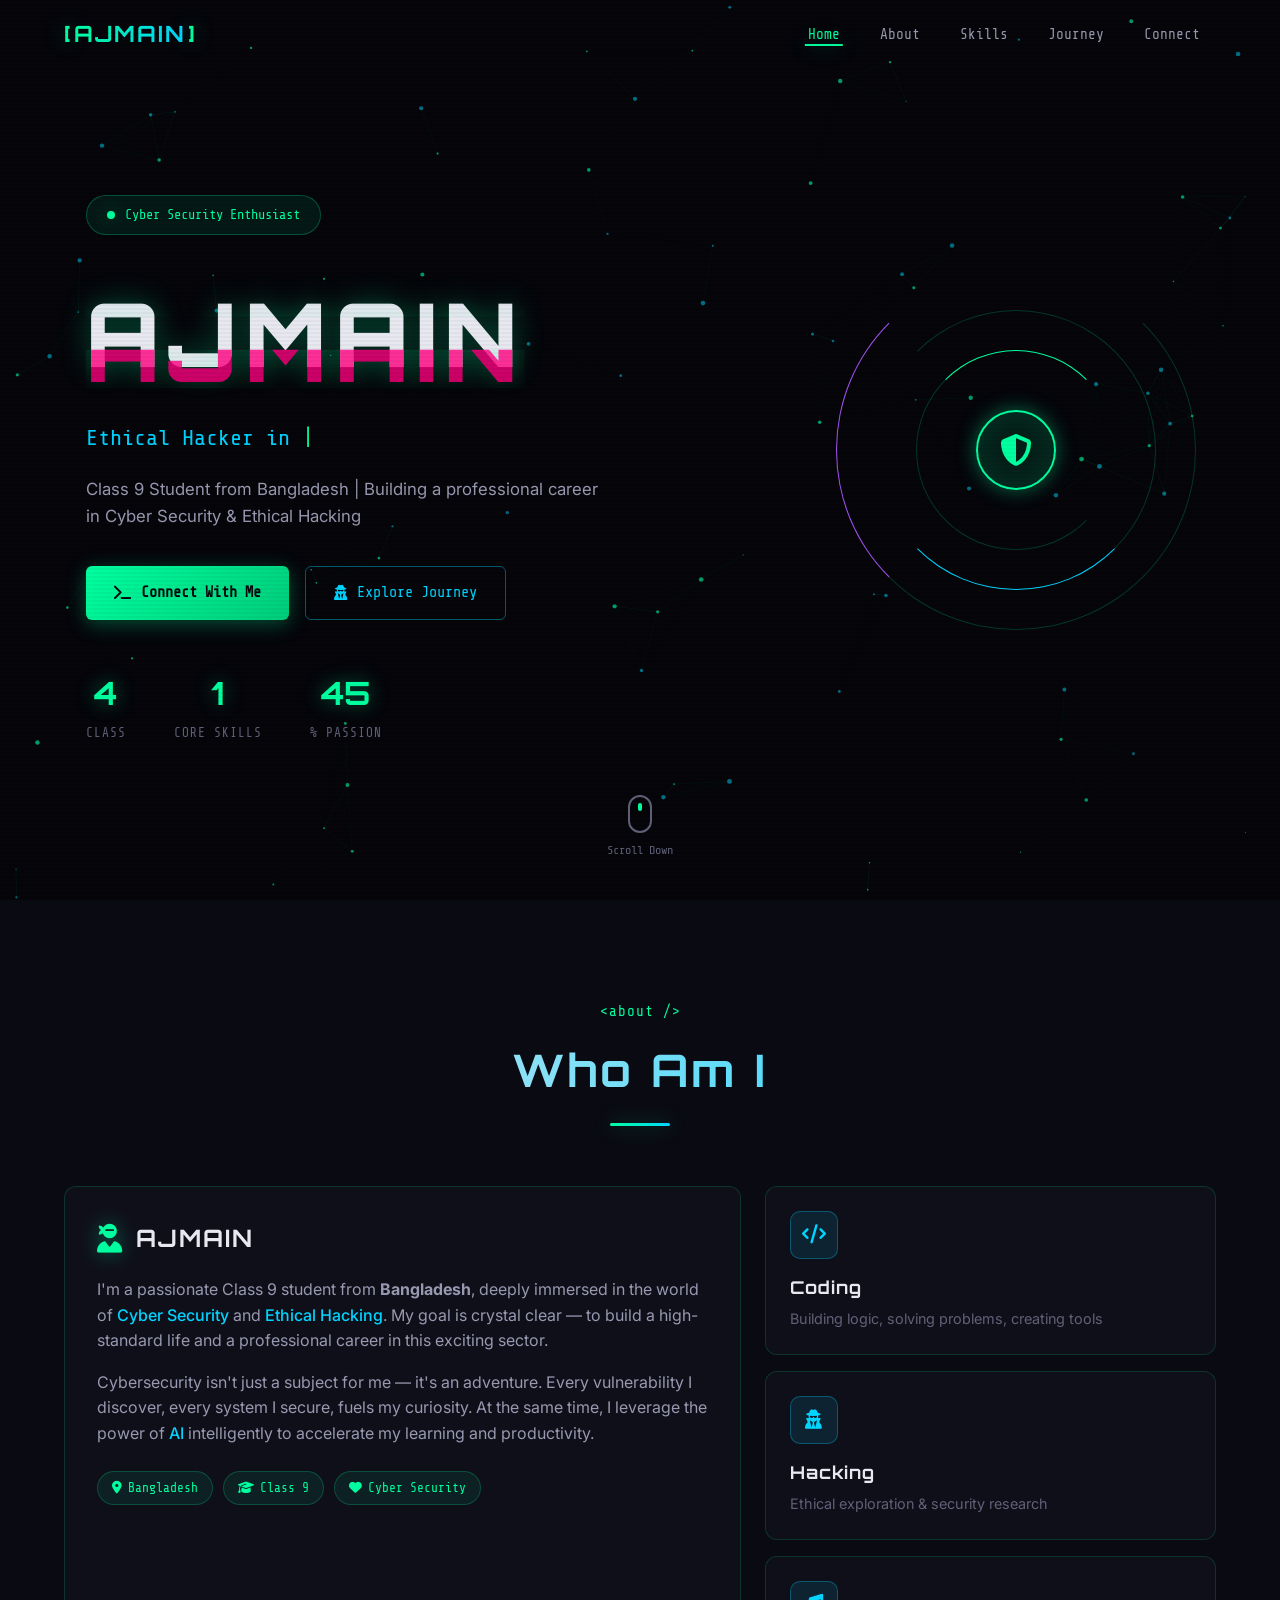
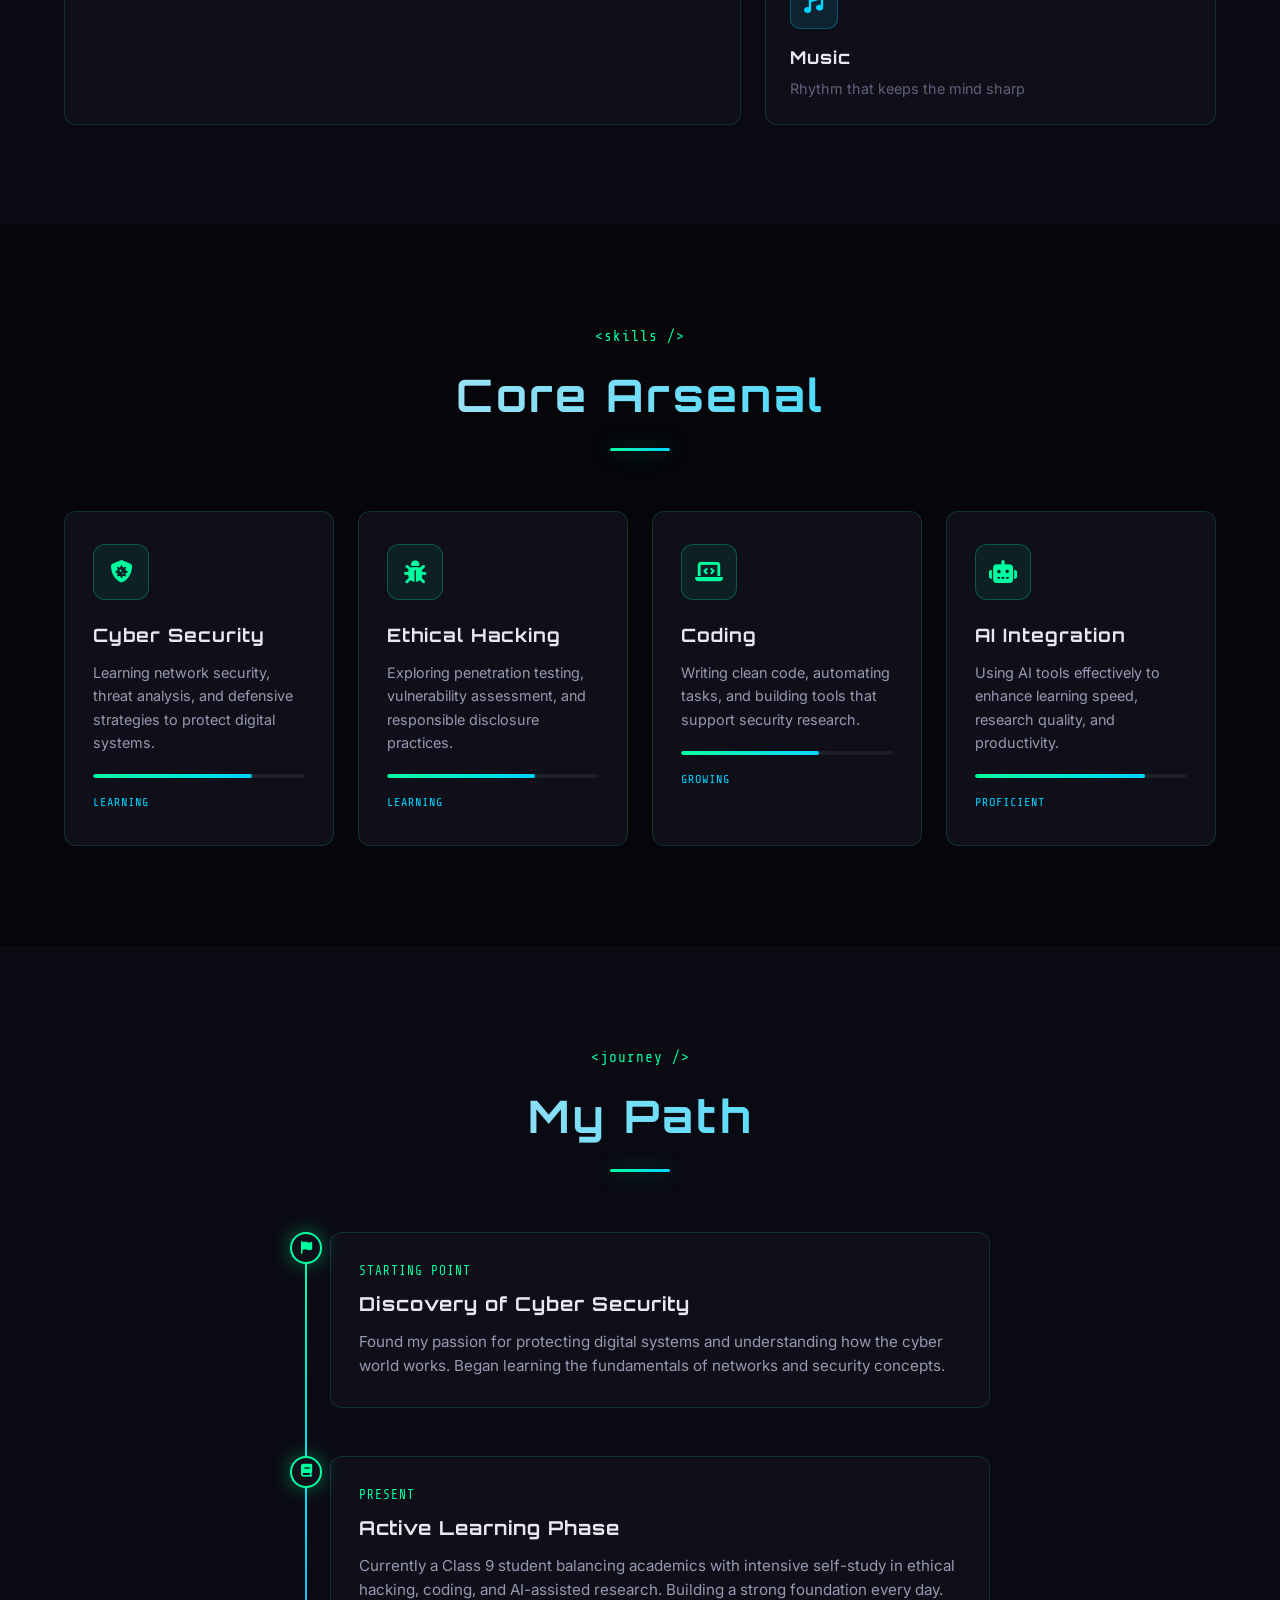
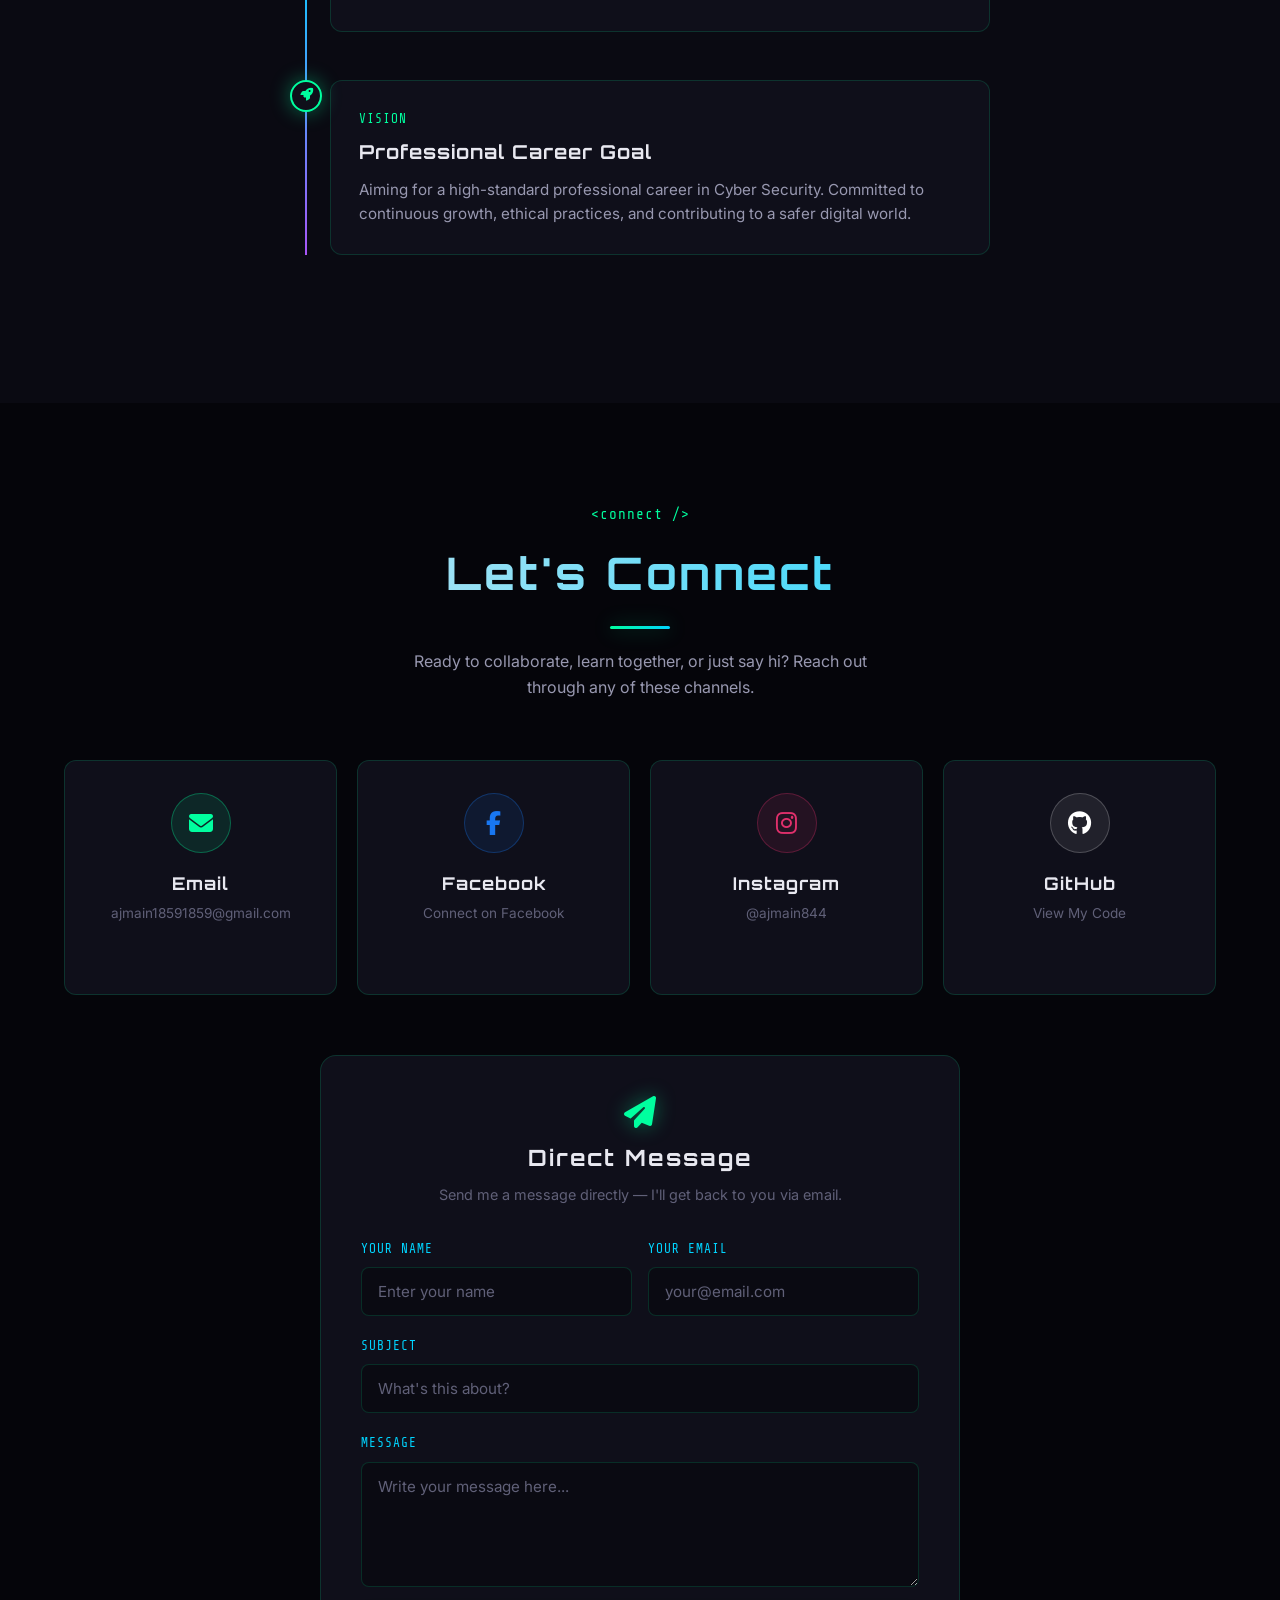
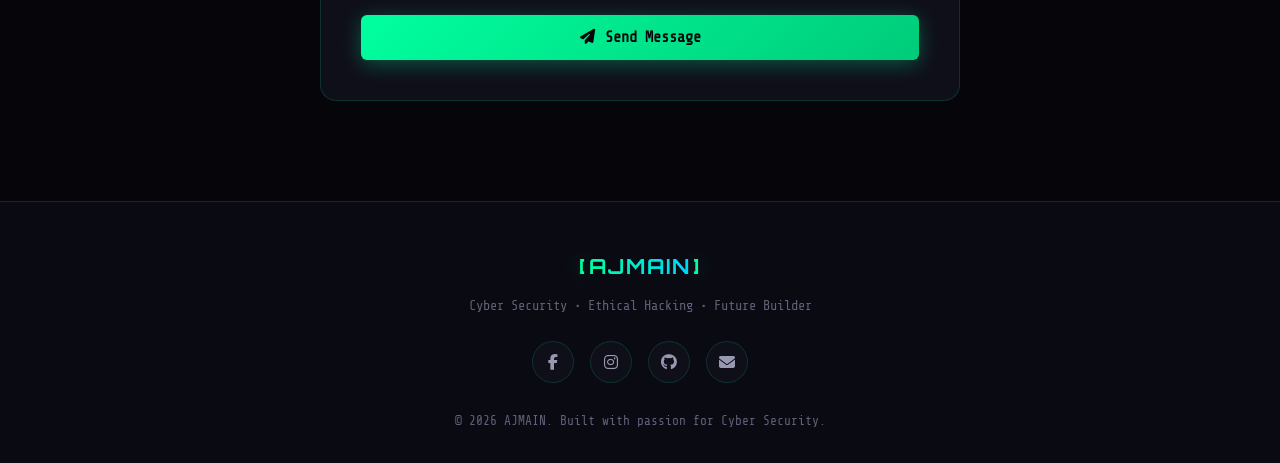
==== index.html @ a882cd0c "protfolio" ====
<!DOCTYPE html>
<html lang="en">
<head>
    <meta charset="UTF-8">
    <meta name="viewport" content="width=device-width, initial-scale=1.0">
    <title>AJMAIN | Cyber Security Portfolio</title>
    <meta name="description" content="AJMAIN - Aspiring Cyber Security Professional & Ethical Hacker from Bangladesh">
    <link rel="stylesheet" href="styles.css">
    <link rel="preconnect" href="https://fonts.googleapis.com">
    <link rel="preconnect" href="https://fonts.gstatic.com" crossorigin>
    <link href="https://fonts.googleapis.com/css2?family=Orbitron:wght@400;500;600;700;800;900&family=Share+Tech+Mono&family=Inter:wght@300;400;500;600&display=swap" rel="stylesheet">
    <link rel="stylesheet" href="https://cdnjs.cloudflare.com/ajax/libs/font-awesome/6.5.1/css/all.min.css">
</head>
<body>
    <!-- Particle Canvas Background -->
    <canvas id="particle-canvas"></canvas>

    <!-- Scanline Overlay -->
    <div class="scanlines"></div>

    <!-- Navigation -->
    <nav class="navbar" id="navbar">
        <div class="nav-container">
            <a href="#home" class="logo">
                <span class="logo-bracket">[</span>
                <span class="logo-text">AJMAIN</span>
                <span class="logo-bracket">]</span>
            </a>
            <ul class="nav-links" id="nav-links">
                <li><a href="#home" class="nav-link active">Home</a></li>
                <li><a href="#about" class="nav-link">About</a></li>
                <li><a href="#skills" class="nav-link">Skills</a></li>
                <li><a href="#journey" class="nav-link">Journey</a></li>
                <li><a href="#connect" class="nav-link">Connect</a></li>
            </ul>
            <div class="hamburger" id="hamburger">
                <span></span>
                <span></span>
                <span></span>
            </div>
        </div>
    </nav>

    <!-- Hero Section -->
    <section id="home" class="hero">
        <div class="hero-content">
            <div class="hero-badge">
                <span class="pulse-dot"></span>
                <span>Cyber Security Enthusiast</span>
            </div>
            <h1 class="hero-title">
                <span class="glitch" data-text="AJMAIN">AJMAIN</span>
            </h1>
            <div class="hero-subtitle">
                <span class="typed-text" id="typed-text"></span>
                <span class="cursor">|</span>
            </div>
            <p class="hero-description">
                Class 9 Student from Bangladesh | Building a professional career in Cyber Security & Ethical Hacking
            </p>
            <div class="hero-buttons">
                <a href="#connect" class="btn btn-primary">
                    <i class="fas fa-terminal"></i> Connect With Me
                </a>
                <a href="#about" class="btn btn-secondary">
                    <i class="fas fa-user-secret"></i> Explore Journey
                </a>
            </div>
            <div class="hero-stats">
                <div class="stat-item">
                    <span class="stat-number" data-target="9">0</span>
                    <span class="stat-label">Class</span>
                </div>
                <div class="stat-item">
                    <span class="stat-number" data-target="3">0</span>
                    <span class="stat-label">Core Skills</span>
                </div>
                <div class="stat-item">
                    <span class="stat-number" data-target="100">0</span>
                    <span class="stat-label">% Passion</span>
                </div>
            </div>
        </div>
        <div class="hero-visual">
            <div class="cyber-ring ring-1"></div>
            <div class="cyber-ring ring-2"></div>
            <div class="cyber-ring ring-3"></div>
            <div class="central-icon">
                <i class="fas fa-shield-alt"></i>
            </div>
        </div>
        <div class="scroll-indicator">
            <div class="mouse">
                <div class="wheel"></div>
            </div>
            <span>Scroll Down</span>
        </div>
    </section>

    <!-- About Section -->
    <section id="about" class="about">
        <div class="container">
            <div class="section-header">
                <span class="section-tag">&lt;about /&gt;</span>
                <h2 class="section-title">Who Am I</h2>
                <div class="title-line"></div>
            </div>
            <div class="about-grid">
                <div class="about-card main-card">
                    <div class="card-header">
                        <i class="fas fa-user-ninja"></i>
                        <h3>AJMAIN</h3>
                    </div>
                    <p>
                        I'm a passionate Class 9 student from <strong>Bangladesh</strong>, deeply immersed in the world of 
                        <span class="highlight">Cyber Security</span> and <span class="highlight">Ethical Hacking</span>. 
                        My goal is crystal clear — to build a high-standard life and a professional career in this exciting sector.
                    </p>
                    <p>
                        Cybersecurity isn't just a subject for me — it's an adventure. Every vulnerability I discover, 
                        every system I secure, fuels my curiosity. At the same time, I leverage the power of 
                        <span class="highlight">AI</span> intelligently to accelerate my learning and productivity.
                    </p>
                    <div class="about-tags">
                        <span class="tag"><i class="fas fa-map-marker-alt"></i> Bangladesh</span>
                        <span class="tag"><i class="fas fa-graduation-cap"></i> Class 9</span>
                        <span class="tag"><i class="fas fa-heart"></i> Cyber Security</span>
                    </div>
                </div>
                <div class="about-side">
                    <div class="about-card hobby-card">
                        <div class="card-icon"><i class="fas fa-code"></i></div>
                        <h4>Coding</h4>
                        <p>Building logic, solving problems, creating tools</p>
                    </div>
                    <div class="about-card hobby-card">
                        <div class="card-icon"><i class="fas fa-user-secret"></i></div>
                        <h4>Hacking</h4>
                        <p>Ethical exploration & security research</p>
                    </div>
                    <div class="about-card hobby-card">
                        <div class="card-icon"><i class="fas fa-music"></i></div>
                        <h4>Music</h4>
                        <p>Rhythm that keeps the mind sharp</p>
                    </div>
                </div>
            </div>
        </div>
    </section>

    <!-- Skills Section -->
    <section id="skills" class="skills">
        <div class="container">
            <div class="section-header">
                <span class="section-tag">&lt;skills /&gt;</span>
                <h2 class="section-title">Core Arsenal</h2>
                <div class="title-line"></div>
            </div>
            <div class="skills-grid">
                <div class="skill-card" data-skill="cyber">
                    <div class="skill-icon">
                        <i class="fas fa-shield-virus"></i>
                    </div>
                    <h3>Cyber Security</h3>
                    <p>Learning network security, threat analysis, and defensive strategies to protect digital systems.</p>
                    <div class="skill-bar">
                        <div class="skill-progress" data-width="75"></div>
                    </div>
                    <span class="skill-level">Learning</span>
                </div>
                <div class="skill-card" data-skill="hacking">
                    <div class="skill-icon">
                        <i class="fas fa-bug"></i>
                    </div>
                    <h3>Ethical Hacking</h3>
                    <p>Exploring penetration testing, vulnerability assessment, and responsible disclosure practices.</p>
                    <div class="skill-bar">
                        <div class="skill-progress" data-width="70"></div>
                    </div>
                    <span class="skill-level">Learning</span>
                </div>
                <div class="skill-card" data-skill="coding">
                    <div class="skill-icon">
                        <i class="fas fa-laptop-code"></i>
                    </div>
                    <h3>Coding</h3>
                    <p>Writing clean code, automating tasks, and building tools that support security research.</p>
                    <div class="skill-bar">
                        <div class="skill-progress" data-width="65"></div>
                    </div>
                    <span class="skill-level">Growing</span>
                </div>
                <div class="skill-card" data-skill="ai">
                    <div class="skill-icon">
                        <i class="fas fa-robot"></i>
                    </div>
                    <h3>AI Integration</h3>
                    <p>Using AI tools effectively to enhance learning speed, research quality, and productivity.</p>
                    <div class="skill-bar">
                        <div class="skill-progress" data-width="80"></div>
                    </div>
                    <span class="skill-level">Proficient</span>
                </div>
            </div>
        </div>
    </section>

    <!-- Journey Section -->
    <section id="journey" class="journey">
        <div class="container">
            <div class="section-header">
                <span class="section-tag">&lt;journey /&gt;</span>
                <h2 class="section-title">My Path</h2>
                <div class="title-line"></div>
            </div>
            <div class="timeline">
                <div class="timeline-item">
                    <div class="timeline-marker">
                        <i class="fas fa-flag"></i>
                    </div>
                    <div class="timeline-content">
                        <span class="timeline-year">Starting Point</span>
                        <h3>Discovery of Cyber Security</h3>
                        <p>Found my passion for protecting digital systems and understanding how the cyber world works. Began learning the fundamentals of networks and security concepts.</p>
                    </div>
                </div>
                <div class="timeline-item">
                    <div class="timeline-marker">
                        <i class="fas fa-book"></i>
                    </div>
                    <div class="timeline-content">
                        <span class="timeline-year">Present</span>
                        <h3>Active Learning Phase</h3>
                        <p>Currently a Class 9 student balancing academics with intensive self-study in ethical hacking, coding, and AI-assisted research. Building a strong foundation every day.</p>
                    </div>
                </div>
                <div class="timeline-item">
                    <div class="timeline-marker">
                        <i class="fas fa-rocket"></i>
                    </div>
                    <div class="timeline-content">
                        <span class="timeline-year">Vision</span>
                        <h3>Professional Career Goal</h3>
                        <p>Aiming for a high-standard professional career in Cyber Security. Committed to continuous growth, ethical practices, and contributing to a safer digital world.</p>
                    </div>
                </div>
            </div>
        </div>
    </section>

    <!-- Connect Section -->
    <section id="connect" class="connect">
        <div class="container">
            <div class="section-header">
                <span class="section-tag">&lt;connect /&gt;</span>
                <h2 class="section-title">Let's Connect</h2>
                <div class="title-line"></div>
                <p class="section-desc">Ready to collaborate, learn together, or just say hi? Reach out through any of these channels.</p>
            </div>
            <div class="connect-grid">
                <a href="mailto:ajmain18591859@gmail.com" class="connect-card email-card" target="_blank">
                    <div class="connect-icon">
                        <i class="fas fa-envelope"></i>
                    </div>
                    <h3>Email</h3>
                    <p>ajmain18591859@gmail.com</p>
                    <span class="connect-action">Send Message <i class="fas fa-arrow-right"></i></span>
                </a>
                <a href="https://www.facebook.com/profile.php?id=61585230707495" class="connect-card facebook-card" target="_blank" rel="noopener">
                    <div class="connect-icon">
                        <i class="fab fa-facebook-f"></i>
                    </div>
                    <h3>Facebook</h3>
                    <p>Connect on Facebook</p>
                    <span class="connect-action">Visit Profile <i class="fas fa-arrow-right"></i></span>
                </a>
                <a href="https://www.instagram.com/ajmain844/" class="connect-card instagram-card" target="_blank" rel="noopener">
                    <div class="connect-icon">
                        <i class="fab fa-instagram"></i>
                    </div>
                    <h3>Instagram</h3>
                    <p>@ajmain844</p>
                    <span class="connect-action">Follow Me <i class="fas fa-arrow-right"></i></span>
                </a>
                <a href="https://github.com/settings/profile" class="connect-card github-card" target="_blank" rel="noopener">
                    <div class="connect-icon">
                        <i class="fab fa-github"></i>
                    </div>
                    <h3>GitHub</h3>
                    <p>View My Code</p>
                    <span class="connect-action">Open GitHub <i class="fas fa-arrow-right"></i></span>
                </a>
            </div>

            <!-- Direct Contact Form -->
            <div class="contact-form-wrapper">
                <div class="form-header">
                    <i class="fas fa-paper-plane"></i>
                    <h3>Direct Message</h3>
                    <p>Send me a message directly — I'll get back to you via email.</p>
                </div>
                <form class="contact-form" id="contact-form" action="mailto:ajmain18591859@gmail.com" method="POST" enctype="text/plain">
                    <div class="form-row">
                        <div class="form-group">
                            <label for="name">Your Name</label>
                            <input type="text" id="name" name="name" placeholder="Enter your name" required>
                        </div>
                        <div class="form-group">
                            <label for="email">Your Email</label>
                            <input type="email" id="email" name="email" placeholder="your@email.com" required>
                        </div>
                    </div>
                    <div class="form-group">
                        <label for="subject">Subject</label>
                        <input type="text" id="subject" name="subject" placeholder="What's this about?" required>
                    </div>
                    <div class="form-group">
                        <label for="message">Message</label>
                        <textarea id="message" name="message" rows="5" placeholder="Write your message here..." required></textarea>
                    </div>
                    <button type="submit" class="btn btn-primary btn-full">
                        <i class="fas fa-paper-plane"></i> Send Message
                    </button>
                </form>
            </div>
        </div>
    </section>

    <!-- Footer -->
    <footer class="footer">
        <div class="container">
            <div class="footer-content">
                <div class="footer-logo">
                    <span class="logo-bracket">[</span>
                    <span class="logo-text">AJMAIN</span>
                    <span class="logo-bracket">]</span>
                </div>
                <p class="footer-tagline">Cyber Security • Ethical Hacking • Future Builder</p>
                <div class="footer-socials">
                    <a href="https://www.facebook.com/profile.php?id=61585230707495" target="_blank" rel="noopener" aria-label="Facebook"><i class="fab fa-facebook-f"></i></a>
                    <a href="https://www.instagram.com/ajmain844/" target="_blank" rel="noopener" aria-label="Instagram"><i class="fab fa-instagram"></i></a>
                    <a href="https://github.com/settings/profile" target="_blank" rel="noopener" aria-label="GitHub"><i class="fab fa-github"></i></a>
                    <a href="mailto:ajmain18591859@gmail.com" aria-label="Email"><i class="fas fa-envelope"></i></a>
                </div>
                <p class="footer-copy">&copy; 2026 AJMAIN. Built with passion for Cyber Security.</p>
            </div>
        </div>
    </footer>

    <!-- Back to Top -->
    <button class="back-to-top" id="back-to-top" aria-label="Back to top">
        <i class="fas fa-chevron-up"></i>
    </button>

    <script src="script.js"></script>
</body>
</html>
---- styles.css ----
/* ============================================
   AJMAIN - Cyber Security Portfolio
   High-Tech Animated Dark Theme
   ============================================ */

:root {
    --bg-primary: #05050a;
    --bg-secondary: #0a0a12;
    --bg-card: #0f0f1a;
    --bg-card-hover: #14142a;
    --accent-green: #00ff9f;
    --accent-cyan: #00d4ff;
    --accent-purple: #a855f7;
    --accent-pink: #ff0080;
    --text-primary: #e8e8f0;
    --text-secondary: #9898b0;
    --text-muted: #606078;
    --border-color: rgba(0, 255, 159, 0.15);
    --glow-green: 0 0 20px rgba(0, 255, 159, 0.4);
    --glow-cyan: 0 0 20px rgba(0, 212, 255, 0.4);
    --font-display: 'Orbitron', sans-serif;
    --font-mono: 'Share Tech Mono', monospace;
    --font-body: 'Inter', sans-serif;
    --transition: all 0.3s cubic-bezier(0.4, 0, 0.2, 1);
}

* {
    margin: 0;
    padding: 0;
    box-sizing: border-box;
}

html {
    scroll-behavior: smooth;
    font-size: 16px;
}

body {
    font-family: var(--font-body);
    background: var(--bg-primary);
    color: var(--text-primary);
    line-height: 1.6;
    overflow-x: hidden;
    position: relative;
}

/* Particle Canvas */
#particle-canvas {
    position: fixed;
    top: 0;
    left: 0;
    width: 100%;
    height: 100%;
    z-index: 0;
    pointer-events: none;
}

/* Scanlines Overlay */
.scanlines {
    position: fixed;
    top: 0;
    left: 0;
    width: 100%;
    height: 100%;
    background: repeating-linear-gradient(
        0deg,
        transparent,
        transparent 2px,
        rgba(0, 0, 0, 0.03) 2px,
        rgba(0, 0, 0, 0.03) 4px
    );
    pointer-events: none;
    z-index: 9998;
}

/* Container */
.container {
    max-width: 1200px;
    margin: 0 auto;
    padding: 0 24px;
    position: relative;
    z-index: 1;
}

/* ========== NAVIGATION ========== */
.navbar {
    position: fixed;
    top: 0;
    left: 0;
    width: 100%;
    z-index: 1000;
    padding: 16px 0;
    transition: var(--transition);
    background: transparent;
}

.navbar.scrolled {
    background: rgba(5, 5, 10, 0.92);
    backdrop-filter: blur(20px);
    border-bottom: 1px solid var(--border-color);
    padding: 12px 0;
}

.nav-container {
    max-width: 1200px;
    margin: 0 auto;
    padding: 0 24px;
    display: flex;
    align-items: center;
    justify-content: space-between;
}

.logo {
    font-family: var(--font-display);
    font-size: 1.4rem;
    font-weight: 700;
    text-decoration: none;
    color: var(--text-primary);
    letter-spacing: 2px;
    display: flex;
    align-items: center;
    gap: 2px;
}

.logo-bracket {
    color: var(--accent-green);
    text-shadow: var(--glow-green);
}

.logo-text {
    background: linear-gradient(90deg, var(--accent-green), var(--accent-cyan));
    -webkit-background-clip: text;
    -webkit-text-fill-color: transparent;
    background-clip: text;
}

.nav-links {
    display: flex;
    list-style: none;
    gap: 8px;
}

.nav-link {
    font-family: var(--font-mono);
    font-size: 0.9rem;
    color: var(--text-secondary);
    text-decoration: none;
    padding: 8px 16px;
    border-radius: 4px;
    transition: var(--transition);
    position: relative;
}

.nav-link:hover,
.nav-link.active {
    color: var(--accent-green);
}

.nav-link::after {
    content: '';
    position: absolute;
    bottom: 4px;
    left: 50%;
    transform: translateX(-50%) scaleX(0);
    width: 60%;
    height: 2px;
    background: var(--accent-green);
    transition: transform 0.3s ease;
    box-shadow: var(--glow-green);
}

.nav-link:hover::after,
.nav-link.active::after {
    transform: translateX(-50%) scaleX(1);
}

.hamburger {
    display: none;
    flex-direction: column;
    gap: 5px;
    cursor: pointer;
    padding: 8px;
}

.hamburger span {
    width: 24px;
    height: 2px;
    background: var(--accent-green);
    transition: var(--transition);
    box-shadow: var(--glow-green);
}

/* ========== HERO SECTION ========== */
.hero {
    min-height: 100vh;
    display: flex;
    align-items: center;
    justify-content: center;
    position: relative;
    padding: 120px 24px 80px;
    overflow: hidden;
}

.hero-content {
    max-width: 700px;
    z-index: 2;
    text-align: center;
}

.hero-badge {
    display: inline-flex;
    align-items: center;
    gap: 10px;
    background: rgba(0, 255, 159, 0.08);
    border: 1px solid rgba(0, 255, 159, 0.25);
    padding: 8px 20px;
    border-radius: 50px;
    font-family: var(--font-mono);
    font-size: 0.85rem;
    color: var(--accent-green);
    margin-bottom: 28px;
    animation: fadeInUp 0.8s ease forwards;
}

.pulse-dot {
    width: 8px;
    height: 8px;
    background: var(--accent-green);
    border-radius: 50%;
    animation: pulse 2s infinite;
    box-shadow: var(--glow-green);
}

@keyframes pulse {
    0%, 100% { opacity: 1; transform: scale(1); }
    50% { opacity: 0.5; transform: scale(1.3); }
}

.hero-title {
    font-family: var(--font-display);
    font-size: clamp(3rem, 10vw, 5.5rem);
    font-weight: 900;
    letter-spacing: 8px;
    margin-bottom: 16px;
    animation: fadeInUp 0.8s ease 0.2s forwards;
    opacity: 0;
}

/* Glitch Effect */
.glitch {
    position: relative;
    color: var(--text-primary);
    text-shadow: 0 0 30px rgba(0, 255, 159, 0.3);
}

.glitch::before,
.glitch::after {
    content: attr(data-text);
    position: absolute;
    top: 0;
    left: 0;
    width: 100%;
    height: 100%;
    opacity: 0.8;
}

.glitch::before {
    color: var(--accent-cyan);
    animation: glitch-1 3s infinite linear alternate-reverse;
    clip-path: polygon(0 0, 100% 0, 100% 35%, 0 35%);
}

.glitch::after {
    color: var(--accent-pink);
    animation: glitch-2 2.5s infinite linear alternate-reverse;
    clip-path: polygon(0 65%, 100% 65%, 100% 100%, 0 100%);
}

@keyframes glitch-1 {
    0% { transform: translate(0); }
    20% { transform: translate(-3px, 2px); }
    40% { transform: translate(3px, -2px); }
    60% { transform: translate(-2px, 1px); }
    80% { transform: translate(2px, -1px); }
    100% { transform: translate(0); }
}

@keyframes glitch-2 {
    0% { transform: translate(0); }
    20% { transform: translate(3px, -1px); }
    40% { transform: translate(-3px, 2px); }
    60% { transform: translate(2px, -2px); }
    80% { transform: translate(-2px, 1px); }
    100% { transform: translate(0); }
}

.hero-subtitle {
    font-family: var(--font-mono);
    font-size: clamp(1rem, 3vw, 1.4rem);
    color: var(--accent-cyan);
    margin-bottom: 20px;
    min-height: 1.6em;
    animation: fadeInUp 0.8s ease 0.4s forwards;
    opacity: 0;
}

.cursor {
    animation: blink 1s infinite;
    color: var(--accent-green);
}

@keyframes blink {
    0%, 50% { opacity: 1; }
    51%, 100% { opacity: 0; }
}

.hero-description {
    font-size: 1.05rem;
    color: var(--text-secondary);
    max-width: 520px;
    margin: 0 auto 36px;
    animation: fadeInUp 0.8s ease 0.6s forwards;
    opacity: 0;
}

.hero-buttons {
    display: flex;
    gap: 16px;
    justify-content: center;
    flex-wrap: wrap;
    margin-bottom: 48px;
    animation: fadeInUp 0.8s ease 0.8s forwards;
    opacity: 0;
}

.btn {
    display: inline-flex;
    align-items: center;
    gap: 10px;
    padding: 14px 28px;
    font-family: var(--font-mono);
    font-size: 0.95rem;
    text-decoration: none;
    border-radius: 6px;
    transition: var(--transition);
    cursor: pointer;
    border: none;
    position: relative;
    overflow: hidden;
}

.btn-primary {
    background: linear-gradient(135deg, var(--accent-green), #00cc7a);
    color: #05050a;
    font-weight: 600;
    box-shadow: 0 4px 20px rgba(0, 255, 159, 0.3);
}

.btn-primary:hover {
    transform: translateY(-3px);
    box-shadow: 0 8px 30px rgba(0, 255, 159, 0.5);
}

.btn-secondary {
    background: transparent;
    color: var(--accent-cyan);
    border: 1px solid rgba(0, 212, 255, 0.4);
}

.btn-secondary:hover {
    background: rgba(0, 212, 255, 0.1);
    border-color: var(--accent-cyan);
    transform: translateY(-3px);
    box-shadow: var(--glow-cyan);
}

.btn-full {
    width: 100%;
    justify-content: center;
}

.hero-stats {
    display: flex;
    justify-content: center;
    gap: 48px;
    animation: fadeInUp 0.8s ease 1s forwards;
    opacity: 0;
}

.stat-item {
    text-align: center;
}

.stat-number {
    display: block;
    font-family: var(--font-display);
    font-size: 2rem;
    font-weight: 700;
    color: var(--accent-green);
    text-shadow: var(--glow-green);
}

.stat-label {
    font-family: var(--font-mono);
    font-size: 0.8rem;
    color: var(--text-muted);
    text-transform: uppercase;
    letter-spacing: 1px;
}

/* Hero Visual - Cyber Rings */
.hero-visual {
    position: absolute;
    right: 5%;
    top: 50%;
    transform: translateY(-50%);
    width: 400px;
    height: 400px;
    display: none;
    align-items: center;
    justify-content: center;
    z-index: 1;
}

@media (min-width: 1100px) {
    .hero-visual {
        display: flex;
    }
    .hero-content {
        text-align: left;
        margin-right: auto;
        margin-left: 5%;
    }
    .hero-description {
        margin-left: 0;
    }
    .hero-buttons {
        justify-content: flex-start;
    }
    .hero-stats {
        justify-content: flex-start;
    }
}

.cyber-ring {
    position: absolute;
    border-radius: 50%;
    border: 1px solid rgba(0, 255, 159, 0.2);
}

.ring-1 {
    width: 200px;
    height: 200px;
    animation: rotate 20s linear infinite;
    border-top-color: var(--accent-green);
    border-right-color: transparent;
}

.ring-2 {
    width: 280px;
    height: 280px;
    animation: rotate 30s linear infinite reverse;
    border-bottom-color: var(--accent-cyan);
    border-left-color: transparent;
}

.ring-3 {
    width: 360px;
    height: 360px;
    animation: rotate 40s linear infinite;
    border-left-color: var(--accent-purple);
    border-top-color: transparent;
}

@keyframes rotate {
    from { transform: rotate(0deg); }
    to { transform: rotate(360deg); }
}

.central-icon {
    width: 80px;
    height: 80px;
    background: rgba(0, 255, 159, 0.1);
    border: 2px solid var(--accent-green);
    border-radius: 50%;
    display: flex;
    align-items: center;
    justify-content: center;
    font-size: 2rem;
    color: var(--accent-green);
    box-shadow: var(--glow-green), inset 0 0 30px rgba(0, 255, 159, 0.1);
    animation: pulse-glow 3s ease-in-out infinite;
}

@keyframes pulse-glow {
    0%, 100% { box-shadow: var(--glow-green), inset 0 0 30px rgba(0, 255, 159, 0.1); }
    50% { box-shadow: 0 0 40px rgba(0, 255, 159, 0.6), inset 0 0 40px rgba(0, 255, 159, 0.2); }
}

.scroll-indicator {
    position: absolute;
    bottom: 40px;
    left: 50%;
    transform: translateX(-50%);
    display: flex;
    flex-direction: column;
    align-items: center;
    gap: 8px;
    color: var(--text-muted);
    font-family: var(--font-mono);
    font-size: 0.75rem;
    animation: bounce 2s infinite;
}

.mouse {
    width: 24px;
    height: 38px;
    border: 2px solid var(--text-muted);
    border-radius: 12px;
    position: relative;
}

.wheel {
    width: 4px;
    height: 8px;
    background: var(--accent-green);
    border-radius: 2px;
    position: absolute;
    top: 6px;
    left: 50%;
    transform: translateX(-50%);
    animation: scroll-wheel 1.5s infinite;
}

@keyframes scroll-wheel {
    0% { opacity: 1; transform: translateX(-50%) translateY(0); }
    100% { opacity: 0; transform: translateX(-50%) translateY(12px); }
}

@keyframes bounce {
    0%, 100% { transform: translateX(-50%) translateY(0); }
    50% { transform: translateX(-50%) translateY(8px); }
}

@keyframes fadeInUp {
    from {
        opacity: 0;
        transform: translateY(30px);
    }
    to {
        opacity: 1;
        transform: translateY(0);
    }
}

/* ========== SECTION COMMON ========== */
section {
    padding: 100px 0;
    position: relative;
    z-index: 1;
}

.section-header {
    text-align: center;
    margin-bottom: 60px;
}

.section-tag {
    font-family: var(--font-mono);
    font-size: 0.9rem;
    color: var(--accent-green);
    display: block;
    margin-bottom: 12px;
    letter-spacing: 1px;
}

.section-title {
    font-family: var(--font-display);
    font-size: clamp(2rem, 5vw, 2.8rem);
    font-weight: 700;
    letter-spacing: 3px;
    margin-bottom: 16px;
    background: linear-gradient(90deg, var(--text-primary), var(--accent-cyan));
    -webkit-background-clip: text;
    -webkit-text-fill-color: transparent;
    background-clip: text;
}

.title-line {
    width: 60px;
    height: 3px;
    background: linear-gradient(90deg, var(--accent-green), var(--accent-cyan));
    margin: 0 auto;
    border-radius: 2px;
    box-shadow: var(--glow-green);
}

.section-desc {
    margin-top: 20px;
    color: var(--text-secondary);
    max-width: 500px;
    margin-left: auto;
    margin-right: auto;
}

/* ========== ABOUT SECTION ========== */
.about {
    background: var(--bg-secondary);
}

.about-grid {
    display: grid;
    grid-template-columns: 1.5fr 1fr;
    gap: 24px;
}

@media (max-width: 900px) {
    .about-grid {
        grid-template-columns: 1fr;
    }
}

.about-card {
    background: var(--bg-card);
    border: 1px solid var(--border-color);
    border-radius: 12px;
    padding: 32px;
    transition: var(--transition);
}

.about-card:hover {
    border-color: rgba(0, 255, 159, 0.35);
    box-shadow: 0 0 30px rgba(0, 255, 159, 0.08);
    transform: translateY(-4px);
}

.main-card .card-header {
    display: flex;
    align-items: center;
    gap: 14px;
    margin-bottom: 20px;
}

.main-card .card-header i {
    font-size: 1.8rem;
    color: var(--accent-green);
    text-shadow: var(--glow-green);
}

.main-card .card-header h3 {
    font-family: var(--font-display);
    font-size: 1.5rem;
    letter-spacing: 2px;
}

.main-card p {
    color: var(--text-secondary);
    margin-bottom: 16px;
    font-size: 1rem;
}

.highlight {
    color: var(--accent-cyan);
    font-weight: 500;
}

.about-tags {
    display: flex;
    flex-wrap: wrap;
    gap: 10px;
    margin-top: 24px;
}

.tag {
    display: inline-flex;
    align-items: center;
    gap: 6px;
    background: rgba(0, 255, 159, 0.08);
    border: 1px solid rgba(0, 255, 159, 0.2);
    padding: 6px 14px;
    border-radius: 50px;
    font-family: var(--font-mono);
    font-size: 0.8rem;
    color: var(--accent-green);
}

.about-side {
    display: flex;
    flex-direction: column;
    gap: 16px;
}

.hobby-card {
    display: flex;
    flex-direction: column;
    align-items: flex-start;
    padding: 24px;
}

.hobby-card .card-icon {
    width: 48px;
    height: 48px;
    background: rgba(0, 212, 255, 0.1);
    border: 1px solid rgba(0, 212, 255, 0.3);
    border-radius: 10px;
    display: flex;
    align-items: center;
    justify-content: center;
    margin-bottom: 14px;
    color: var(--accent-cyan);
    font-size: 1.2rem;
}

.hobby-card h4 {
    font-family: var(--font-display);
    font-size: 1.1rem;
    letter-spacing: 1px;
    margin-bottom: 6px;
}

.hobby-card p {
    color: var(--text-muted);
    font-size: 0.9rem;
}

/* ========== SKILLS SECTION ========== */
.skills-grid {
    display: grid;
    grid-template-columns: repeat(auto-fit, minmax(260px, 1fr));
    gap: 24px;
}

.skill-card {
    background: var(--bg-card);
    border: 1px solid var(--border-color);
    border-radius: 12px;
    padding: 32px 28px;
    transition: var(--transition);
    position: relative;
    overflow: hidden;
}

.skill-card::before {
    content: '';
    position: absolute;
    top: 0;
    left: 0;
    width: 100%;
    height: 3px;
    background: linear-gradient(90deg, var(--accent-green), var(--accent-cyan));
    transform: scaleX(0);
    transform-origin: left;
    transition: transform 0.4s ease;
}

.skill-card:hover::before {
    transform: scaleX(1);
}

.skill-card:hover {
    border-color: rgba(0, 255, 159, 0.3);
    transform: translateY(-6px);
    box-shadow: 0 10px 40px rgba(0, 0, 0, 0.3);
}

.skill-icon {
    width: 56px;
    height: 56px;
    background: rgba(0, 255, 159, 0.08);
    border: 1px solid rgba(0, 255, 159, 0.25);
    border-radius: 12px;
    display: flex;
    align-items: center;
    justify-content: center;
    font-size: 1.4rem;
    color: var(--accent-green);
    margin-bottom: 20px;
    transition: var(--transition);
}

.skill-card:hover .skill-icon {
    background: rgba(0, 255, 159, 0.15);
    box-shadow: var(--glow-green);
}

.skill-card h3 {
    font-family: var(--font-display);
    font-size: 1.15rem;
    letter-spacing: 1px;
    margin-bottom: 12px;
}

.skill-card p {
    color: var(--text-secondary);
    font-size: 0.9rem;
    margin-bottom: 20px;
    line-height: 1.6;
}

.skill-bar {
    height: 4px;
    background: rgba(255, 255, 255, 0.06);
    border-radius: 2px;
    overflow: hidden;
    margin-bottom: 10px;
}

.skill-progress {
    height: 100%;
    width: 0;
    background: linear-gradient(90deg, var(--accent-green), var(--accent-cyan));
    border-radius: 2px;
    transition: width 1.5s cubic-bezier(0.4, 0, 0.2, 1);
    box-shadow: 0 0 10px rgba(0, 255, 159, 0.5);
}

.skill-level {
    font-family: var(--font-mono);
    font-size: 0.75rem;
    color: var(--accent-cyan);
    text-transform: uppercase;
    letter-spacing: 1px;
}

/* ========== JOURNEY SECTION ========== */
.journey {
    background: var(--bg-secondary);
}

.timeline {
    position: relative;
    max-width: 700px;
    margin: 0 auto;
    padding-left: 40px;
}

.timeline::before {
    content: '';
    position: absolute;
    left: 15px;
    top: 0;
    bottom: 0;
    width: 2px;
    background: linear-gradient(180deg, var(--accent-green), var(--accent-cyan), var(--accent-purple));
}

.timeline-item {
    position: relative;
    margin-bottom: 48px;
    opacity: 0;
    transform: translateX(-20px);
    transition: all 0.6s ease;
}

.timeline-item.visible {
    opacity: 1;
    transform: translateX(0);
}

.timeline-marker {
    position: absolute;
    left: -40px;
    top: 0;
    width: 32px;
    height: 32px;
    background: var(--bg-card);
    border: 2px solid var(--accent-green);
    border-radius: 50%;
    display: flex;
    align-items: center;
    justify-content: center;
    color: var(--accent-green);
    font-size: 0.8rem;
    box-shadow: var(--glow-green);
    z-index: 1;
}

.timeline-content {
    background: var(--bg-card);
    border: 1px solid var(--border-color);
    border-radius: 12px;
    padding: 28px;
    transition: var(--transition);
}

.timeline-content:hover {
    border-color: rgba(0, 255, 159, 0.3);
    box-shadow: 0 0 25px rgba(0, 255, 159, 0.08);
}

.timeline-year {
    font-family: var(--font-mono);
    font-size: 0.8rem;
    color: var(--accent-green);
    text-transform: uppercase;
    letter-spacing: 1px;
    display: block;
    margin-bottom: 8px;
}

.timeline-content h3 {
    font-family: var(--font-display);
    font-size: 1.2rem;
    letter-spacing: 1px;
    margin-bottom: 10px;
}

.timeline-content p {
    color: var(--text-secondary);
    font-size: 0.95rem;
}

/* ========== CONNECT SECTION ========== */
.connect-grid {
    display: grid;
    grid-template-columns: repeat(auto-fit, minmax(240px, 1fr));
    gap: 20px;
    margin-bottom: 60px;
}

.connect-card {
    background: var(--bg-card);
    border: 1px solid var(--border-color);
    border-radius: 12px;
    padding: 32px 24px;
    text-decoration: none;
    color: var(--text-primary);
    transition: var(--transition);
    display: flex;
    flex-direction: column;
    align-items: center;
    text-align: center;
    position: relative;
    overflow: hidden;
}

.connect-card::after {
    content: '';
    position: absolute;
    inset: 0;
    background: radial-gradient(circle at center, transparent 40%, rgba(0, 0, 0, 0.3));
    opacity: 0;
    transition: opacity 0.3s;
}

.connect-card:hover {
    transform: translateY(-6px);
    border-color: transparent;
}

.connect-card:hover::after {
    opacity: 1;
}

.email-card:hover {
    box-shadow: 0 0 30px rgba(0, 255, 159, 0.2);
    border-color: var(--accent-green);
}

.facebook-card:hover {
    box-shadow: 0 0 30px rgba(24, 119, 242, 0.25);
    border-color: #1877f2;
}

.instagram-card:hover {
    box-shadow: 0 0 30px rgba(225, 48, 108, 0.25);
    border-color: #e1306c;
}

.github-card:hover {
    box-shadow: 0 0 30px rgba(255, 255, 255, 0.15);
    border-color: #fff;
}

.connect-icon {
    width: 60px;
    height: 60px;
    border-radius: 50%;
    display: flex;
    align-items: center;
    justify-content: center;
    font-size: 1.5rem;
    margin-bottom: 16px;
    transition: var(--transition);
}

.email-card .connect-icon {
    background: rgba(0, 255, 159, 0.1);
    color: var(--accent-green);
    border: 1px solid rgba(0, 255, 159, 0.3);
}

.facebook-card .connect-icon {
    background: rgba(24, 119, 242, 0.1);
    color: #1877f2;
    border: 1px solid rgba(24, 119, 242, 0.3);
}

.instagram-card .connect-icon {
    background: rgba(225, 48, 108, 0.1);
    color: #e1306c;
    border: 1px solid rgba(225, 48, 108, 0.3);
}

.github-card .connect-icon {
    background: rgba(255, 255, 255, 0.08);
    color: #fff;
    border: 1px solid rgba(255, 255, 255, 0.2);
}

.connect-card:hover .connect-icon {
    transform: scale(1.1);
}

.connect-card h3 {
    font-family: var(--font-display);
    font-size: 1.1rem;
    letter-spacing: 1px;
    margin-bottom: 6px;
}

.connect-card p {
    color: var(--text-muted);
    font-size: 0.85rem;
    margin-bottom: 16px;
    word-break: break-all;
}

.connect-action {
    font-family: var(--font-mono);
    font-size: 0.8rem;
    color: var(--accent-cyan);
    display: flex;
    align-items: center;
    gap: 6px;
    opacity: 0;
    transform: translateY(8px);
    transition: var(--transition);
}

.connect-card:hover .connect-action {
    opacity: 1;
    transform: translateY(0);
}

/* Contact Form */
.contact-form-wrapper {
    max-width: 640px;
    margin: 0 auto;
    background: var(--bg-card);
    border: 1px solid var(--border-color);
    border-radius: 16px;
    padding: 40px;
}

.form-header {
    text-align: center;
    margin-bottom: 32px;
}

.form-header i {
    font-size: 2rem;
    color: var(--accent-green);
    margin-bottom: 12px;
    display: block;
    text-shadow: var(--glow-green);
}

.form-header h3 {
    font-family: var(--font-display);
    font-size: 1.4rem;
    letter-spacing: 2px;
    margin-bottom: 8px;
}

.form-header p {
    color: var(--text-muted);
    font-size: 0.9rem;
}

.form-row {
    display: grid;
    grid-template-columns: 1fr 1fr;
    gap: 16px;
}

@media (max-width: 600px) {
    .form-row {
        grid-template-columns: 1fr;
    }
}

.form-group {
    margin-bottom: 20px;
}

.form-group label {
    display: block;
    font-family: var(--font-mono);
    font-size: 0.8rem;
    color: var(--accent-cyan);
    margin-bottom: 8px;
    letter-spacing: 1px;
    text-transform: uppercase;
}

.form-group input,
.form-group textarea {
    width: 100%;
    background: rgba(0, 0, 0, 0.3);
    border: 1px solid var(--border-color);
    border-radius: 8px;
    padding: 14px 16px;
    color: var(--text-primary);
    font-family: var(--font-body);
    font-size: 0.95rem;
    transition: var(--transition);
    outline: none;
}

.form-group input:focus,
.form-group textarea:focus {
    border-color: var(--accent-green);
    box-shadow: 0 0 0 3px rgba(0, 255, 159, 0.1);
}

.form-group input::placeholder,
.form-group textarea::placeholder {
    color: var(--text-muted);
}

.form-group textarea {
    resize: vertical;
    min-height: 120px;
}

/* ========== FOOTER ========== */
.footer {
    background: var(--bg-secondary);
    border-top: 1px solid var(--border-color);
    padding: 48px 0 32px;
    text-align: center;
}

.footer-logo {
    font-family: var(--font-display);
    font-size: 1.3rem;
    font-weight: 700;
    letter-spacing: 2px;
    margin-bottom: 12px;
    display: inline-flex;
    gap: 2px;
}

.footer-tagline {
    color: var(--text-muted);
    font-family: var(--font-mono);
    font-size: 0.85rem;
    margin-bottom: 24px;
}

.footer-socials {
    display: flex;
    justify-content: center;
    gap: 16px;
    margin-bottom: 28px;
}

.footer-socials a {
    width: 42px;
    height: 42px;
    border-radius: 50%;
    background: var(--bg-card);
    border: 1px solid var(--border-color);
    display: flex;
    align-items: center;
    justify-content: center;
    color: var(--text-secondary);
    text-decoration: none;
    transition: var(--transition);
}

.footer-socials a:hover {
    color: var(--accent-green);
    border-color: var(--accent-green);
    box-shadow: var(--glow-green);
    transform: translateY(-3px);
}

.footer-copy {
    color: var(--text-muted);
    font-size: 0.8rem;
    font-family: var(--font-mono);
}

/* ========== BACK TO TOP ========== */
.back-to-top {
    position: fixed;
    bottom: 30px;
    right: 30px;
    width: 48px;
    height: 48px;
    background: var(--bg-card);
    border: 1px solid var(--accent-green);
    border-radius: 50%;
    color: var(--accent-green);
    font-size: 1.1rem;
    cursor: pointer;
    display: flex;
    align-items: center;
    justify-content: center;
    opacity: 0;
    visibility: hidden;
    transform: translateY(20px);
    transition: var(--transition);
    z-index: 999;
    box-shadow: var(--glow-green);
}

.back-to-top.visible {
    opacity: 1;
    visibility: visible;
    transform: translateY(0);
}

.back-to-top:hover {
    background: var(--accent-green);
    color: var(--bg-primary);
}

/* ========== RESPONSIVE ========== */
@media (max-width: 768px) {
    .hamburger {
        display: flex;
    }

    .nav-links {
        position: fixed;
        top: 0;
        right: -100%;
        width: 280px;
        height: 100vh;
        background: rgba(10, 10, 18, 0.98);
        backdrop-filter: blur(20px);
        flex-direction: column;
        padding: 80px 32px 32px;
        gap: 8px;
        transition: right 0.4s ease;
        border-left: 1px solid var(--border-color);
    }

    .nav-links.open {
        right: 0;
    }

    .nav-link {
        font-size: 1.1rem;
        padding: 12px 16px;
    }

    .hero-stats {
        gap: 28px;
    }

    .stat-number {
        font-size: 1.6rem;
    }

    .contact-form-wrapper {
        padding: 28px 20px;
    }

    section {
        padding: 70px 0;
    }
}

@media (max-width: 480px) {
    .hero-buttons {
        flex-direction: column;
        align-items: center;
    }

    .btn {
        width: 100%;
        justify-content: center;
    }

    .hero-stats {
        gap: 20px;
    }
}

/* Selection */
::selection {
    background: rgba(0, 255, 159, 0.3);
    color: var(--text-primary);
}

/* Scrollbar */
::-webkit-scrollbar {
    width: 8px;
}

::-webkit-scrollbar-track {
    background: var(--bg-primary);
}

::-webkit-scrollbar-thumb {
    background: rgba(0, 255, 159, 0.3);
    border-radius: 4px;
}

::-webkit-scrollbar-thumb:hover {
    background: rgba(0, 255, 159, 0.5);
}
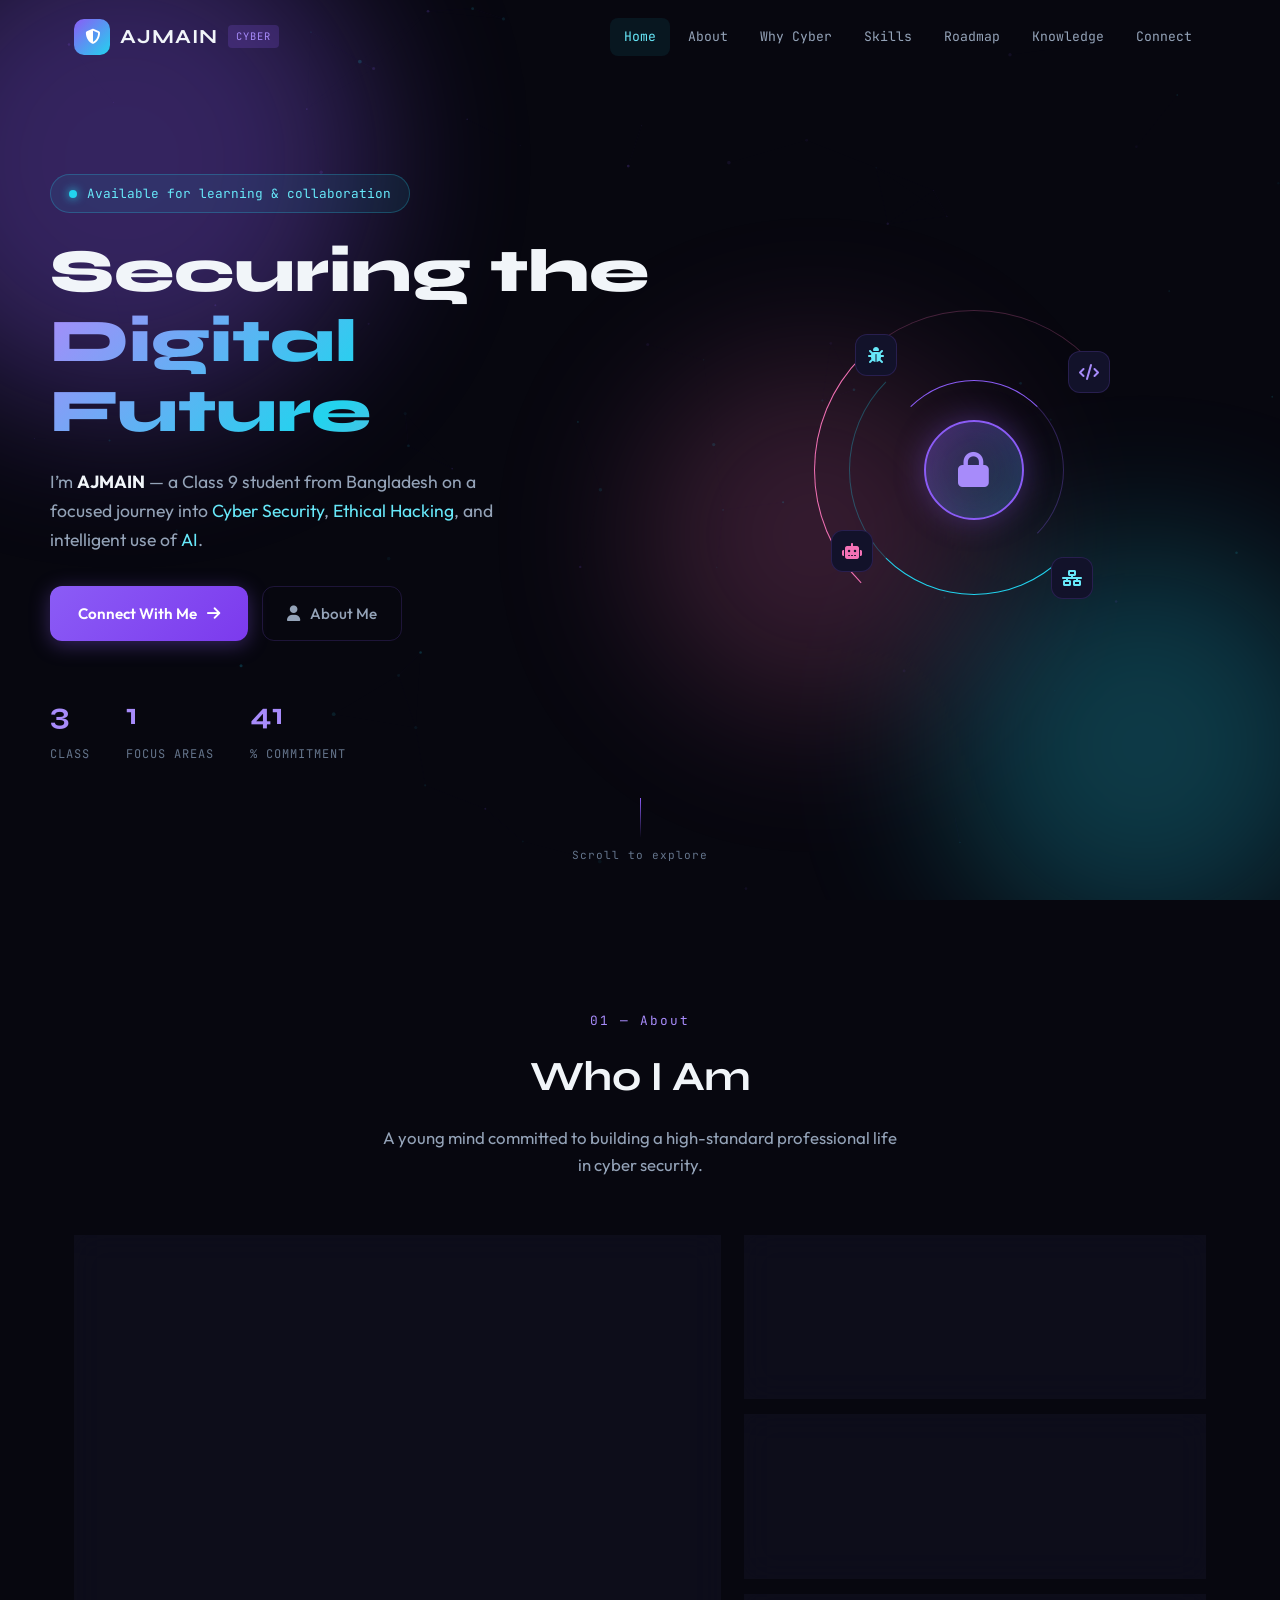
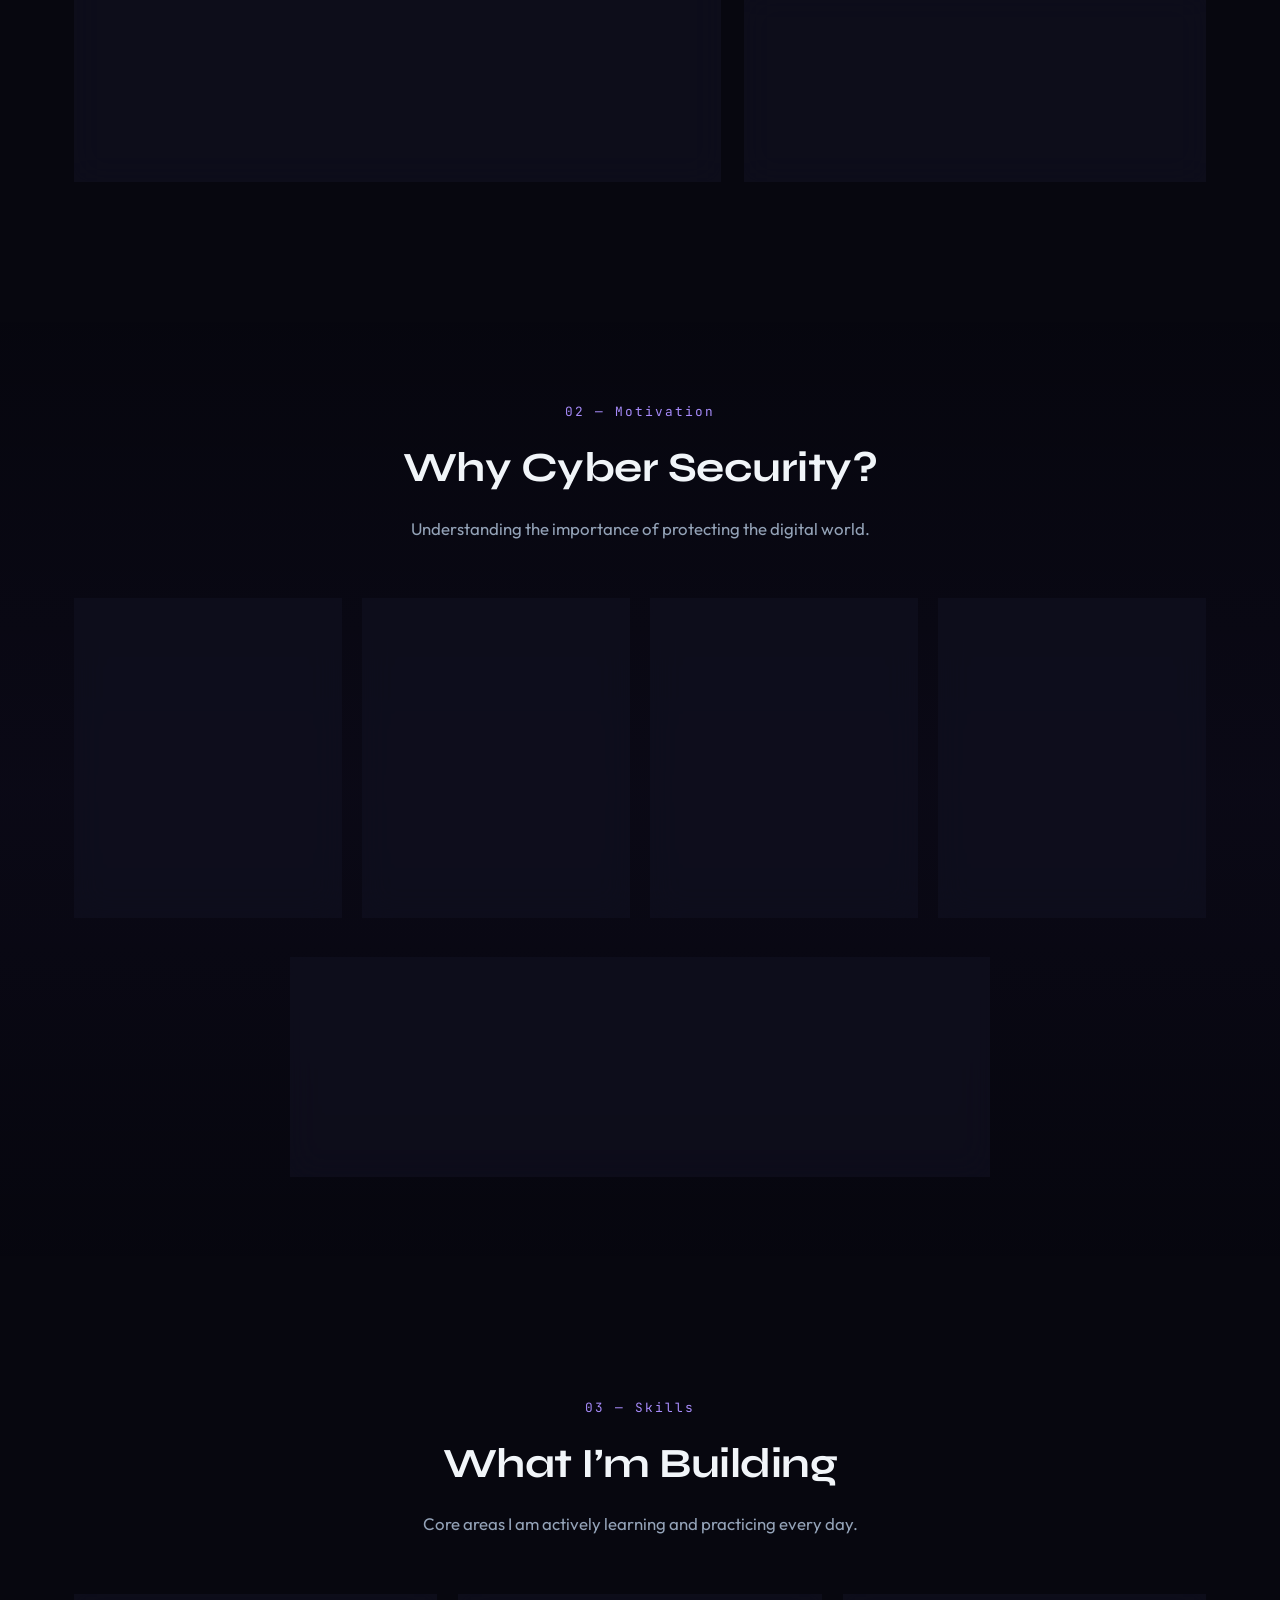
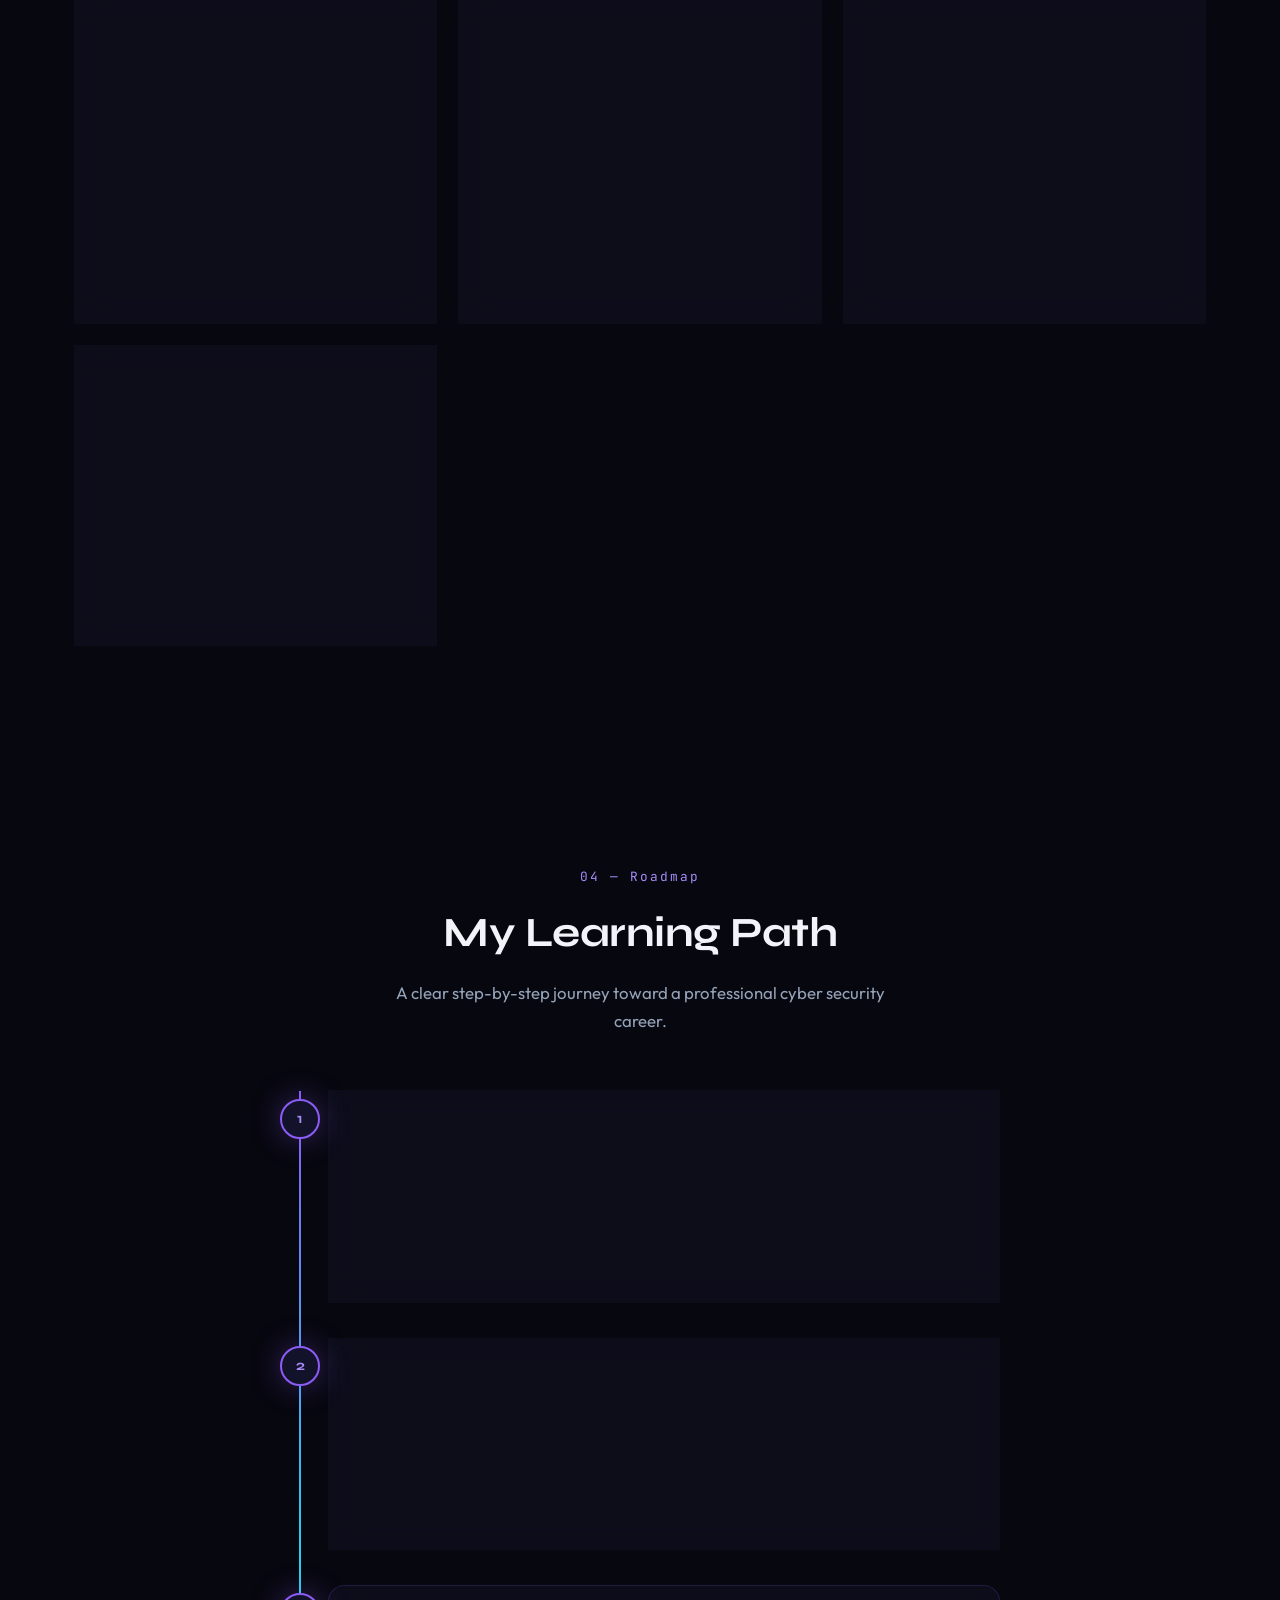
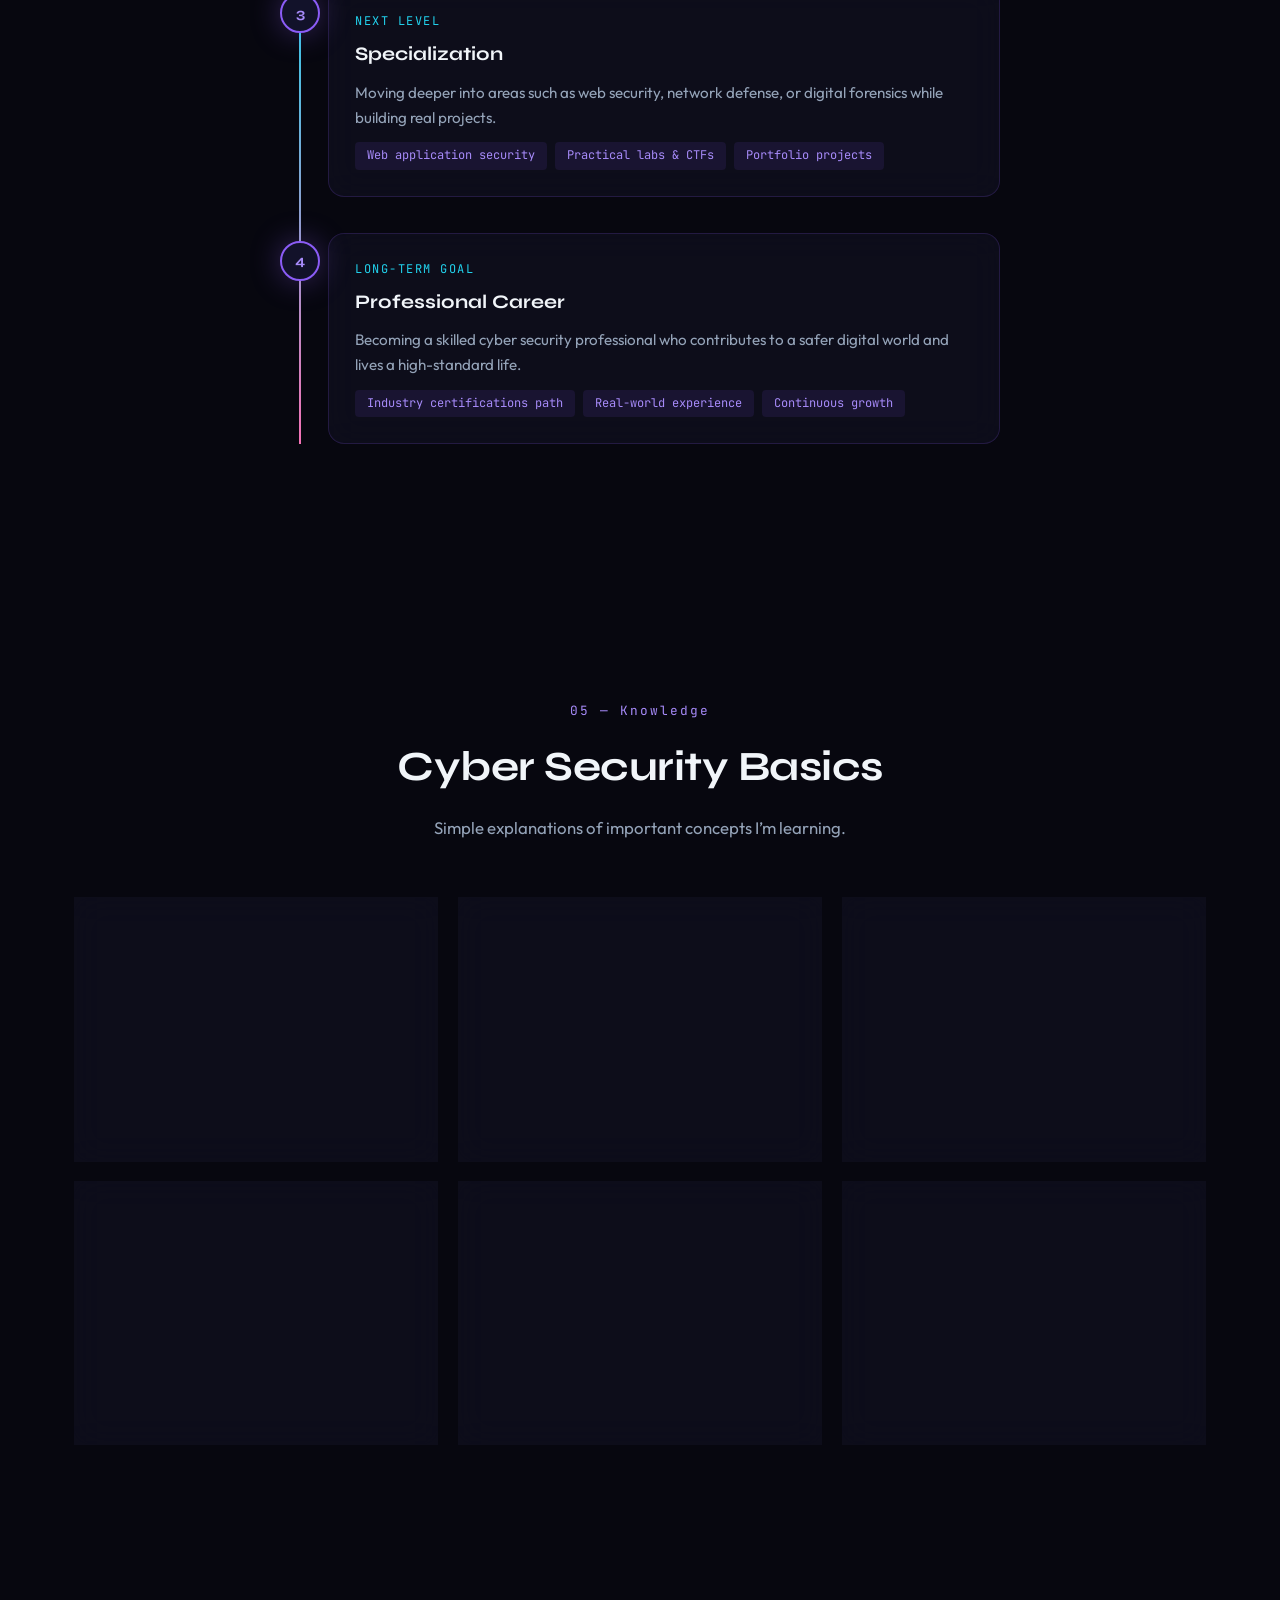
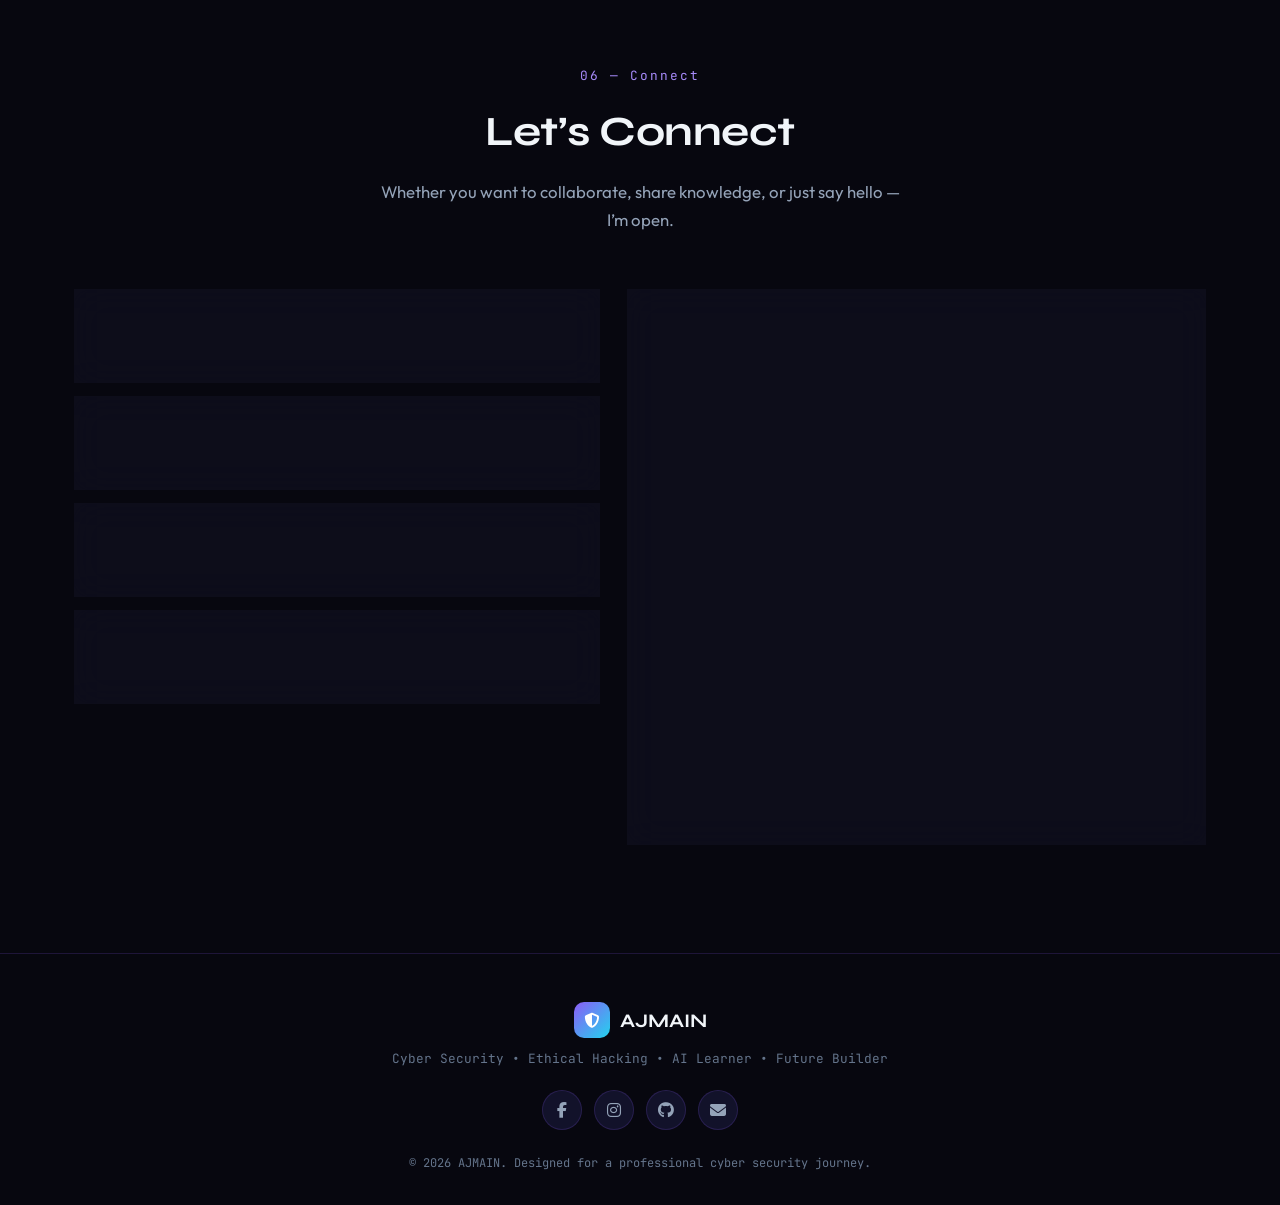
==== commit c81d8411: "portfolio prtfl" ====
--- a/index.html
+++ b/index.html
@@ -3,352 +3,521 @@
 <head>
     <meta charset="UTF-8">
     <meta name="viewport" content="width=device-width, initial-scale=1.0">
-    <title>AJMAIN | Cyber Security Portfolio</title>
-    <meta name="description" content="AJMAIN - Aspiring Cyber Security Professional & Ethical Hacker from Bangladesh">
+    <title>AJMAIN | Cyber Security Professional Journey</title>
+    <meta name="description" content="AJMAIN - Class 9 student from Bangladesh building a professional career in Cyber Security, Ethical Hacking & AI.">
     <link rel="stylesheet" href="styles.css">
     <link rel="preconnect" href="https://fonts.googleapis.com">
     <link rel="preconnect" href="https://fonts.gstatic.com" crossorigin>
-    <link href="https://fonts.googleapis.com/css2?family=Orbitron:wght@400;500;600;700;800;900&family=Share+Tech+Mono&family=Inter:wght@300;400;500;600&display=swap" rel="stylesheet">
+    <link href="https://fonts.googleapis.com/css2?family=Syne:wght@400;500;600;700;800&family=JetBrains+Mono:wght@400;500;600&family=Outfit:wght@300;400;500;600;700&display=swap" rel="stylesheet">
     <link rel="stylesheet" href="https://cdnjs.cloudflare.com/ajax/libs/font-awesome/6.5.1/css/all.min.css">
 </head>
 <body>
-    <!-- Particle Canvas Background -->
-    <canvas id="particle-canvas"></canvas>
-
-    <!-- Scanline Overlay -->
-    <div class="scanlines"></div>
+    <!-- Animated Mesh Background -->
+    <div class="mesh-bg">
+        <div class="mesh-blob blob-1"></div>
+        <div class="mesh-blob blob-2"></div>
+        <div class="mesh-blob blob-3"></div>
+    </div>
+    <canvas id="grid-canvas"></canvas>
 
     <!-- Navigation -->
-    <nav class="navbar" id="navbar">
-        <div class="nav-container">
-            <a href="#home" class="logo">
-                <span class="logo-bracket">[</span>
-                <span class="logo-text">AJMAIN</span>
-                <span class="logo-bracket">]</span>
+    <header class="header" id="header">
+        <div class="nav-inner">
+            <a href="#home" class="brand">
+                <span class="brand-icon"><i class="fas fa-shield-halved"></i></span>
+                <span class="brand-name">AJMAIN</span>
+                <span class="brand-badge">CYBER</span>
             </a>
-            <ul class="nav-links" id="nav-links">
-                <li><a href="#home" class="nav-link active">Home</a></li>
-                <li><a href="#about" class="nav-link">About</a></li>
-                <li><a href="#skills" class="nav-link">Skills</a></li>
-                <li><a href="#journey" class="nav-link">Journey</a></li>
-                <li><a href="#connect" class="nav-link">Connect</a></li>
-            </ul>
-            <div class="hamburger" id="hamburger">
-                <span></span>
-                <span></span>
-                <span></span>
-            </div>
-        </div>
-    </nav>
-
-    <!-- Hero Section -->
+            <nav class="nav" id="nav">
+                <a href="#home" class="nav-item active">Home</a>
+                <a href="#about" class="nav-item">About</a>
+                <a href="#why-cyber" class="nav-item">Why Cyber</a>
+                <a href="#skills" class="nav-item">Skills</a>
+                <a href="#roadmap" class="nav-item">Roadmap</a>
+                <a href="#knowledge" class="nav-item">Knowledge</a>
+                <a href="#connect" class="nav-item">Connect</a>
+            </nav>
+            <button class="menu-btn" id="menu-btn" aria-label="Menu">
+                <span></span><span></span><span></span>
+            </button>
+        </div>
+    </header>
+
+    <!-- ========== HERO ========== -->
     <section id="home" class="hero">
-        <div class="hero-content">
-            <div class="hero-badge">
-                <span class="pulse-dot"></span>
-                <span>Cyber Security Enthusiast</span>
-            </div>
-            <h1 class="hero-title">
-                <span class="glitch" data-text="AJMAIN">AJMAIN</span>
-            </h1>
-            <div class="hero-subtitle">
-                <span class="typed-text" id="typed-text"></span>
-                <span class="cursor">|</span>
-            </div>
-            <p class="hero-description">
-                Class 9 Student from Bangladesh | Building a professional career in Cyber Security & Ethical Hacking
-            </p>
-            <div class="hero-buttons">
-                <a href="#connect" class="btn btn-primary">
-                    <i class="fas fa-terminal"></i> Connect With Me
-                </a>
-                <a href="#about" class="btn btn-secondary">
-                    <i class="fas fa-user-secret"></i> Explore Journey
-                </a>
-            </div>
-            <div class="hero-stats">
-                <div class="stat-item">
-                    <span class="stat-number" data-target="9">0</span>
-                    <span class="stat-label">Class</span>
-                </div>
-                <div class="stat-item">
-                    <span class="stat-number" data-target="3">0</span>
-                    <span class="stat-label">Core Skills</span>
-                </div>
-                <div class="stat-item">
-                    <span class="stat-number" data-target="100">0</span>
-                    <span class="stat-label">% Passion</span>
-                </div>
-            </div>
-        </div>
-        <div class="hero-visual">
-            <div class="cyber-ring ring-1"></div>
-            <div class="cyber-ring ring-2"></div>
-            <div class="cyber-ring ring-3"></div>
-            <div class="central-icon">
-                <i class="fas fa-shield-alt"></i>
-            </div>
-        </div>
-        <div class="scroll-indicator">
-            <div class="mouse">
-                <div class="wheel"></div>
-            </div>
-            <span>Scroll Down</span>
-        </div>
-    </section>
-
-    <!-- About Section -->
-    <section id="about" class="about">
-        <div class="container">
-            <div class="section-header">
-                <span class="section-tag">&lt;about /&gt;</span>
-                <h2 class="section-title">Who Am I</h2>
-                <div class="title-line"></div>
-            </div>
-            <div class="about-grid">
-                <div class="about-card main-card">
-                    <div class="card-header">
-                        <i class="fas fa-user-ninja"></i>
-                        <h3>AJMAIN</h3>
-                    </div>
-                    <p>
-                        I'm a passionate Class 9 student from <strong>Bangladesh</strong>, deeply immersed in the world of 
-                        <span class="highlight">Cyber Security</span> and <span class="highlight">Ethical Hacking</span>. 
-                        My goal is crystal clear — to build a high-standard life and a professional career in this exciting sector.
-                    </p>
-                    <p>
-                        Cybersecurity isn't just a subject for me — it's an adventure. Every vulnerability I discover, 
-                        every system I secure, fuels my curiosity. At the same time, I leverage the power of 
-                        <span class="highlight">AI</span> intelligently to accelerate my learning and productivity.
-                    </p>
-                    <div class="about-tags">
-                        <span class="tag"><i class="fas fa-map-marker-alt"></i> Bangladesh</span>
-                        <span class="tag"><i class="fas fa-graduation-cap"></i> Class 9</span>
-                        <span class="tag"><i class="fas fa-heart"></i> Cyber Security</span>
-                    </div>
-                </div>
+        <div class="hero-grid">
+            <div class="hero-text">
+                <div class="status-pill">
+                    <span class="status-dot"></span>
+                    Available for learning & collaboration
+                </div>
+                <h1 class="hero-heading">
+                    <span class="line">Securing the</span>
+                    <span class="line gradient-text">Digital Future</span>
+                </h1>
+                <p class="hero-lead">
+                    I’m <strong>AJMAIN</strong> — a Class 9 student from Bangladesh on a focused journey into 
+                    <em>Cyber Security</em>, <em>Ethical Hacking</em>, and intelligent use of <em>AI</em>.
+                </p>
+                <div class="hero-cta">
+                    <a href="#connect" class="btn-main">
+                        <span>Connect With Me</span>
+                        <i class="fas fa-arrow-right"></i>
+                    </a>
+                    <a href="#about" class="btn-ghost">
+                        <i class="fas fa-user"></i> About Me
+                    </a>
+                </div>
+                <div class="hero-meta">
+                    <div class="meta-box">
+                        <span class="meta-val" data-count="9">0</span>
+                        <span class="meta-label">Class</span>
+                    </div>
+                    <div class="meta-box">
+                        <span class="meta-val" data-count="4">0</span>
+                        <span class="meta-label">Focus Areas</span>
+                    </div>
+                    <div class="meta-box">
+                        <span class="meta-val" data-count="100">0</span>
+                        <span class="meta-label">% Commitment</span>
+                    </div>
+                </div>
+            </div>
+            <div class="hero-visual">
+                <div class="orb-container">
+                    <div class="orb orb-core">
+                        <i class="fas fa-lock"></i>
+                    </div>
+                    <div class="orb-ring ring-a"></div>
+                    <div class="orb-ring ring-b"></div>
+                    <div class="orb-ring ring-c"></div>
+                    <div class="floating-icon icon-1"><i class="fas fa-bug"></i></div>
+                    <div class="floating-icon icon-2"><i class="fas fa-code"></i></div>
+                    <div class="floating-icon icon-3"><i class="fas fa-robot"></i></div>
+                    <div class="floating-icon icon-4"><i class="fas fa-network-wired"></i></div>
+                </div>
+            </div>
+        </div>
+        <div class="scroll-hint">
+            <div class="scroll-line"></div>
+            <span>Scroll to explore</span>
+        </div>
+    </section>
+
+    <!-- ========== ABOUT ========== -->
+    <section id="about" class="section about">
+        <div class="container">
+            <div class="section-head">
+                <span class="eyebrow">01 — About</span>
+                <h2 class="section-title">Who I Am</h2>
+                <p class="section-sub">A young mind committed to building a high-standard professional life in cyber security.</p>
+            </div>
+
+            <div class="about-layout">
+                <div class="about-main card-glass">
+                    <div class="about-header">
+                        <div class="avatar-circle">
+                            <span>AJ</span>
+                        </div>
+                        <div>
+                            <h3>AJMAIN</h3>
+                            <p class="role">Aspiring Cyber Security Professional</p>
+                        </div>
+                    </div>
+                    <div class="about-body">
+                        <p>
+                            I am a <strong>Class 9 student</strong> living in <strong>Bangladesh</strong>. 
+                            From an early age I became fascinated by how digital systems work — and more importantly, 
+                            how they can be protected.
+                        </p>
+                        <p>
+                            My goal is clear: to build a <span class="text-accent">high-standard life</span> and a 
+                            <span class="text-accent">professional career</span> in Cyber Security and Ethical Hacking. 
+                            This field is not just interesting to me — it feels like the right path for my future.
+                        </p>
+                        <p>
+                            Alongside security skills, I actively learn how to use <strong>Artificial Intelligence</strong> 
+                            properly so that I can learn faster, research better, and create smarter solutions.
+                        </p>
+                    </div>
+                    <div class="about-chips">
+                        <span><i class="fas fa-map-marker-alt"></i> Bangladesh</span>
+                        <span><i class="fas fa-graduation-cap"></i> Class 9 Student</span>
+                        <span><i class="fas fa-bullseye"></i> Career Focused</span>
+                    </div>
+                </div>
+
                 <div class="about-side">
-                    <div class="about-card hobby-card">
-                        <div class="card-icon"><i class="fas fa-code"></i></div>
+                    <div class="hobby-card card-glass" data-tilt>
+                        <div class="hobby-icon"><i class="fas fa-terminal"></i></div>
                         <h4>Coding</h4>
-                        <p>Building logic, solving problems, creating tools</p>
-                    </div>
-                    <div class="about-card hobby-card">
-                        <div class="card-icon"><i class="fas fa-user-secret"></i></div>
-                        <h4>Hacking</h4>
-                        <p>Ethical exploration & security research</p>
-                    </div>
-                    <div class="about-card hobby-card">
-                        <div class="card-icon"><i class="fas fa-music"></i></div>
+                        <p>Writing scripts, automating tasks, and building small security tools.</p>
+                    </div>
+                    <div class="hobby-card card-glass" data-tilt>
+                        <div class="hobby-icon"><i class="fas fa-user-secret"></i></div>
+                        <h4>Ethical Hacking</h4>
+                        <p>Learning how systems can be tested and secured the right way.</p>
+                    </div>
+                    <div class="hobby-card card-glass" data-tilt>
+                        <div class="hobby-icon"><i class="fas fa-music"></i></div>
                         <h4>Music</h4>
-                        <p>Rhythm that keeps the mind sharp</p>
-                    </div>
-                </div>
-            </div>
-        </div>
-    </section>
-
-    <!-- Skills Section -->
-    <section id="skills" class="skills">
-        <div class="container">
-            <div class="section-header">
-                <span class="section-tag">&lt;skills /&gt;</span>
-                <h2 class="section-title">Core Arsenal</h2>
-                <div class="title-line"></div>
-            </div>
-            <div class="skills-grid">
-                <div class="skill-card" data-skill="cyber">
-                    <div class="skill-icon">
-                        <i class="fas fa-shield-virus"></i>
-                    </div>
-                    <h3>Cyber Security</h3>
-                    <p>Learning network security, threat analysis, and defensive strategies to protect digital systems.</p>
-                    <div class="skill-bar">
-                        <div class="skill-progress" data-width="75"></div>
-                    </div>
-                    <span class="skill-level">Learning</span>
-                </div>
-                <div class="skill-card" data-skill="hacking">
-                    <div class="skill-icon">
-                        <i class="fas fa-bug"></i>
-                    </div>
+                        <p>Music keeps my mind sharp and creative while studying long hours.</p>
+                    </div>
+                </div>
+            </div>
+        </div>
+    </section>
+
+    <!-- ========== WHY CYBER ========== -->
+    <section id="why-cyber" class="section why-cyber">
+        <div class="container">
+            <div class="section-head">
+                <span class="eyebrow">02 — Motivation</span>
+                <h2 class="section-title">Why Cyber Security?</h2>
+                <p class="section-sub">Understanding the importance of protecting the digital world.</p>
+            </div>
+
+            <div class="why-grid">
+                <div class="why-card card-glass" data-tilt>
+                    <div class="why-num">01</div>
+                    <h3>Digital World is Growing</h3>
+                    <p>Almost everything — banking, education, communication, government — now depends on digital systems. Protecting them is essential.</p>
+                </div>
+                <div class="why-card card-glass" data-tilt>
+                    <div class="why-num">02</div>
+                    <h3>High Demand Career</h3>
+                    <p>Organizations worldwide need skilled cyber security professionals. It offers strong career growth and meaningful work.</p>
+                </div>
+                <div class="why-card card-glass" data-tilt>
+                    <div class="why-num">03</div>
+                    <h3>Ethical Responsibility</h3>
+                    <p>Ethical hacking helps find weaknesses before attackers do. I want to use knowledge for good and make systems safer.</p>
+                </div>
+                <div class="why-card card-glass" data-tilt>
+                    <div class="why-num">04</div>
+                    <h3>Continuous Learning</h3>
+                    <p>Technology changes fast. Cyber security keeps the mind active, curious, and always learning — which I love.</p>
+                </div>
+            </div>
+
+            <div class="quote-box card-glass">
+                <i class="fas fa-quote-left"></i>
+                <blockquote>
+                    “My dream is not only to get a job, but to become a professional who can truly protect people and systems in the digital age.”
+                </blockquote>
+                <cite>— AJMAIN</cite>
+            </div>
+        </div>
+    </section>
+
+    <!-- ========== SKILLS ========== -->
+    <section id="skills" class="section skills">
+        <div class="container">
+            <div class="section-head">
+                <span class="eyebrow">03 — Skills</span>
+                <h2 class="section-title">What I’m Building</h2>
+                <p class="section-sub">Core areas I am actively learning and practicing every day.</p>
+            </div>
+
+            <div class="skills-layout">
+                <div class="skill-panel card-glass">
+                    <div class="skill-top">
+                        <div class="skill-icon-wrap"><i class="fas fa-shield-virus"></i></div>
+                        <div>
+                            <h3>Cyber Security Fundamentals</h3>
+                            <span class="level-tag">Learning</span>
+                        </div>
+                    </div>
+                    <p>Understanding threats, vulnerabilities, network security basics, and defensive strategies to protect systems and data.</p>
+                    <div class="progress-track">
+                        <div class="progress-fill" data-width="72"></div>
+                    </div>
+                    <div class="skill-tags">
+                        <span>Network Security</span>
+                        <span>Threat Awareness</span>
+                        <span>CIA Triad</span>
+                    </div>
+                </div>
+
+                <div class="skill-panel card-glass">
+                    <div class="skill-top">
+                        <div class="skill-icon-wrap"><i class="fas fa-bug"></i></div>
+                        <div>
+                            <h3>Ethical Hacking</h3>
+                            <span class="level-tag">Learning</span>
+                        </div>
+                    </div>
+                    <p>Learning how to think like an attacker so I can help defend better — always with ethics and responsibility.</p>
+                    <div class="progress-track">
+                        <div class="progress-fill" data-width="65"></div>
+                    </div>
+                    <div class="skill-tags">
+                        <span>Penetration Testing Basics</span>
+                        <span>Vulnerability Mindset</span>
+                    </div>
+                </div>
+
+                <div class="skill-panel card-glass">
+                    <div class="skill-top">
+                        <div class="skill-icon-wrap"><i class="fas fa-laptop-code"></i></div>
+                        <div>
+                            <h3>Coding & Scripting</h3>
+                            <span class="level-tag">Growing</span>
+                        </div>
+                    </div>
+                    <p>Building logic, writing small tools, and automating tasks that support security research and learning.</p>
+                    <div class="progress-track">
+                        <div class="progress-fill" data-width="60"></div>
+                    </div>
+                    <div class="skill-tags">
+                        <span>Problem Solving</span>
+                        <span>Automation</span>
+                        <span>Logic Building</span>
+                    </div>
+                </div>
+
+                <div class="skill-panel card-glass">
+                    <div class="skill-top">
+                        <div class="skill-icon-wrap"><i class="fas fa-robot"></i></div>
+                        <div>
+                            <h3>AI for Learning</h3>
+                            <span class="level-tag">Proficient</span>
+                        </div>
+                    </div>
+                    <p>Using AI tools effectively to accelerate research, understand complex topics faster, and improve productivity.</p>
+                    <div class="progress-track">
+                        <div class="progress-fill" data-width="82"></div>
+                    </div>
+                    <div class="skill-tags">
+                        <span>Smart Research</span>
+                        <span>Productivity</span>
+                        <span>AI Tools</span>
+                    </div>
+                </div>
+            </div>
+        </div>
+    </section>
+
+    <!-- ========== ROADMAP ========== -->
+    <section id="roadmap" class="section roadmap">
+        <div class="container">
+            <div class="section-head">
+                <span class="eyebrow">04 — Roadmap</span>
+                <h2 class="section-title">My Learning Path</h2>
+                <p class="section-sub">A clear step-by-step journey toward a professional cyber security career.</p>
+            </div>
+
+            <div class="roadmap-track">
+                <div class="road-item">
+                    <div class="road-marker">
+                        <span>1</span>
+                    </div>
+                    <div class="road-content card-glass">
+                        <span class="road-phase">Foundation</span>
+                        <h3>Core Concepts</h3>
+                        <p>Networking basics, operating systems, how the internet works, and fundamental security principles (Confidentiality, Integrity, Availability).</p>
+                        <ul>
+                            <li>TCP/IP & common protocols</li>
+                            <li>Windows & Linux basics</li>
+                            <li>Security mindset</li>
+                        </ul>
+                    </div>
+                </div>
+                <div class="road-item">
+                    <div class="road-marker">
+                        <span>2</span>
+                    </div>
+                    <div class="road-content card-glass">
+                        <span class="road-phase">Present Focus</span>
+                        <h3>Hands-on Learning</h3>
+                        <p>Practicing ethical techniques, learning common tools in a safe environment, and strengthening coding skills.</p>
+                        <ul>
+                            <li>Ethical hacking fundamentals</li>
+                            <li>Scripting & automation</li>
+                            <li>AI-assisted research</li>
+                        </ul>
+                    </div>
+                </div>
+                <div class="road-item">
+                    <div class="road-marker">
+                        <span>3</span>
+                    </div>
+                    <div class="road-content card-glass">
+                        <span class="road-phase">Next Level</span>
+                        <h3>Specialization</h3>
+                        <p>Moving deeper into areas such as web security, network defense, or digital forensics while building real projects.</p>
+                        <ul>
+                            <li>Web application security</li>
+                            <li>Practical labs & CTFs</li>
+                            <li>Portfolio projects</li>
+                        </ul>
+                    </div>
+                </div>
+                <div class="road-item">
+                    <div class="road-marker">
+                        <span>4</span>
+                    </div>
+                    <div class="road-content card-glass">
+                        <span class="road-phase">Long-term Goal</span>
+                        <h3>Professional Career</h3>
+                        <p>Becoming a skilled cyber security professional who contributes to a safer digital world and lives a high-standard life.</p>
+                        <ul>
+                            <li>Industry certifications path</li>
+                            <li>Real-world experience</li>
+                            <li>Continuous growth</li>
+                        </ul>
+                    </div>
+                </div>
+            </div>
+        </div>
+    </section>
+
+    <!-- ========== KNOWLEDGE ========== -->
+    <section id="knowledge" class="section knowledge">
+        <div class="container">
+            <div class="section-head">
+                <span class="eyebrow">05 — Knowledge</span>
+                <h2 class="section-title">Cyber Security Basics</h2>
+                <p class="section-sub">Simple explanations of important concepts I’m learning.</p>
+            </div>
+
+            <div class="knowledge-grid">
+                <div class="know-card card-glass">
+                    <div class="know-icon"><i class="fas fa-balance-scale"></i></div>
+                    <h3>CIA Triad</h3>
+                    <p><strong>Confidentiality</strong> — keep data private.<br>
+                       <strong>Integrity</strong> — keep data accurate.<br>
+                       <strong>Availability</strong> — keep systems working when needed.</p>
+                </div>
+                <div class="know-card card-glass">
+                    <div class="know-icon"><i class="fas fa-user-shield"></i></div>
                     <h3>Ethical Hacking</h3>
-                    <p>Exploring penetration testing, vulnerability assessment, and responsible disclosure practices.</p>
-                    <div class="skill-bar">
-                        <div class="skill-progress" data-width="70"></div>
-                    </div>
-                    <span class="skill-level">Learning</span>
-                </div>
-                <div class="skill-card" data-skill="coding">
-                    <div class="skill-icon">
-                        <i class="fas fa-laptop-code"></i>
-                    </div>
-                    <h3>Coding</h3>
-                    <p>Writing clean code, automating tasks, and building tools that support security research.</p>
-                    <div class="skill-bar">
-                        <div class="skill-progress" data-width="65"></div>
-                    </div>
-                    <span class="skill-level">Growing</span>
-                </div>
-                <div class="skill-card" data-skill="ai">
-                    <div class="skill-icon">
-                        <i class="fas fa-robot"></i>
-                    </div>
-                    <h3>AI Integration</h3>
-                    <p>Using AI tools effectively to enhance learning speed, research quality, and productivity.</p>
-                    <div class="skill-bar">
-                        <div class="skill-progress" data-width="80"></div>
-                    </div>
-                    <span class="skill-level">Proficient</span>
-                </div>
-            </div>
-        </div>
-    </section>
-
-    <!-- Journey Section -->
-    <section id="journey" class="journey">
-        <div class="container">
-            <div class="section-header">
-                <span class="section-tag">&lt;journey /&gt;</span>
-                <h2 class="section-title">My Path</h2>
-                <div class="title-line"></div>
-            </div>
-            <div class="timeline">
-                <div class="timeline-item">
-                    <div class="timeline-marker">
-                        <i class="fas fa-flag"></i>
-                    </div>
-                    <div class="timeline-content">
-                        <span class="timeline-year">Starting Point</span>
-                        <h3>Discovery of Cyber Security</h3>
-                        <p>Found my passion for protecting digital systems and understanding how the cyber world works. Began learning the fundamentals of networks and security concepts.</p>
-                    </div>
-                </div>
-                <div class="timeline-item">
-                    <div class="timeline-marker">
-                        <i class="fas fa-book"></i>
-                    </div>
-                    <div class="timeline-content">
-                        <span class="timeline-year">Present</span>
-                        <h3>Active Learning Phase</h3>
-                        <p>Currently a Class 9 student balancing academics with intensive self-study in ethical hacking, coding, and AI-assisted research. Building a strong foundation every day.</p>
-                    </div>
-                </div>
-                <div class="timeline-item">
-                    <div class="timeline-marker">
-                        <i class="fas fa-rocket"></i>
-                    </div>
-                    <div class="timeline-content">
-                        <span class="timeline-year">Vision</span>
-                        <h3>Professional Career Goal</h3>
-                        <p>Aiming for a high-standard professional career in Cyber Security. Committed to continuous growth, ethical practices, and contributing to a safer digital world.</p>
-                    </div>
-                </div>
-            </div>
-        </div>
-    </section>
-
-    <!-- Connect Section -->
-    <section id="connect" class="connect">
-        <div class="container">
-            <div class="section-header">
-                <span class="section-tag">&lt;connect /&gt;</span>
-                <h2 class="section-title">Let's Connect</h2>
-                <div class="title-line"></div>
-                <p class="section-desc">Ready to collaborate, learn together, or just say hi? Reach out through any of these channels.</p>
-            </div>
-            <div class="connect-grid">
-                <a href="mailto:ajmain18591859@gmail.com" class="connect-card email-card" target="_blank">
-                    <div class="connect-icon">
-                        <i class="fas fa-envelope"></i>
-                    </div>
-                    <h3>Email</h3>
-                    <p>ajmain18591859@gmail.com</p>
-                    <span class="connect-action">Send Message <i class="fas fa-arrow-right"></i></span>
-                </a>
-                <a href="https://www.facebook.com/profile.php?id=61585230707495" class="connect-card facebook-card" target="_blank" rel="noopener">
-                    <div class="connect-icon">
-                        <i class="fab fa-facebook-f"></i>
-                    </div>
-                    <h3>Facebook</h3>
-                    <p>Connect on Facebook</p>
-                    <span class="connect-action">Visit Profile <i class="fas fa-arrow-right"></i></span>
-                </a>
-                <a href="https://www.instagram.com/ajmain844/" class="connect-card instagram-card" target="_blank" rel="noopener">
-                    <div class="connect-icon">
-                        <i class="fab fa-instagram"></i>
-                    </div>
-                    <h3>Instagram</h3>
-                    <p>@ajmain844</p>
-                    <span class="connect-action">Follow Me <i class="fas fa-arrow-right"></i></span>
-                </a>
-                <a href="https://github.com/settings/profile" class="connect-card github-card" target="_blank" rel="noopener">
-                    <div class="connect-icon">
-                        <i class="fab fa-github"></i>
-                    </div>
-                    <h3>GitHub</h3>
-                    <p>View My Code</p>
-                    <span class="connect-action">Open GitHub <i class="fas fa-arrow-right"></i></span>
-                </a>
-            </div>
-
-            <!-- Direct Contact Form -->
-            <div class="contact-form-wrapper">
-                <div class="form-header">
-                    <i class="fas fa-paper-plane"></i>
-                    <h3>Direct Message</h3>
-                    <p>Send me a message directly — I'll get back to you via email.</p>
-                </div>
-                <form class="contact-form" id="contact-form" action="mailto:ajmain18591859@gmail.com" method="POST" enctype="text/plain">
-                    <div class="form-row">
-                        <div class="form-group">
-                            <label for="name">Your Name</label>
-                            <input type="text" id="name" name="name" placeholder="Enter your name" required>
-                        </div>
-                        <div class="form-group">
-                            <label for="email">Your Email</label>
-                            <input type="email" id="email" name="email" placeholder="your@email.com" required>
-                        </div>
-                    </div>
-                    <div class="form-group">
-                        <label for="subject">Subject</label>
-                        <input type="text" id="subject" name="subject" placeholder="What's this about?" required>
-                    </div>
-                    <div class="form-group">
-                        <label for="message">Message</label>
-                        <textarea id="message" name="message" rows="5" placeholder="Write your message here..." required></textarea>
-                    </div>
-                    <button type="submit" class="btn btn-primary btn-full">
-                        <i class="fas fa-paper-plane"></i> Send Message
-                    </button>
-                </form>
-            </div>
-        </div>
-    </section>
-
-    <!-- Footer -->
+                    <p>Testing systems with permission to find weaknesses so they can be fixed before real attackers find them. Always legal and responsible.</p>
+                </div>
+                <div class="know-card card-glass">
+                    <div class="know-icon"><i class="fas fa-virus"></i></div>
+                    <h3>Common Threats</h3>
+                    <p>Malware, phishing, ransomware, social engineering, and weak passwords are among the most common ways systems get compromised.</p>
+                </div>
+                <div class="know-card card-glass">
+                    <div class="know-icon"><i class="fas fa-lock"></i></div>
+                    <h3>Defense Basics</h3>
+                    <p>Strong passwords, multi-factor authentication, regular updates, firewalls, and security awareness training form the first line of defense.</p>
+                </div>
+                <div class="know-card card-glass">
+                    <div class="know-icon"><i class="fas fa-project-diagram"></i></div>
+                    <h3>Network Security</h3>
+                    <p>Protecting data as it travels across networks. Understanding routers, switches, firewalls, and how traffic can be monitored and filtered.</p>
+                </div>
+                <div class="know-card card-glass">
+                    <div class="know-icon"><i class="fas fa-brain"></i></div>
+                    <h3>AI in Security</h3>
+                    <p>AI helps detect unusual behavior faster, analyze large amounts of logs, and support security analysts — when used correctly and ethically.</p>
+                </div>
+            </div>
+        </div>
+    </section>
+
+    <!-- ========== CONNECT ========== -->
+    <section id="connect" class="section connect">
+        <div class="container">
+            <div class="section-head">
+                <span class="eyebrow">06 — Connect</span>
+                <h2 class="section-title">Let’s Connect</h2>
+                <p class="section-sub">Whether you want to collaborate, share knowledge, or just say hello — I’m open.</p>
+            </div>
+
+            <div class="connect-layout">
+                <div class="social-grid">
+                    <a href="mailto:ajmain18591859@gmail.com" class="social-card card-glass" target="_blank">
+                        <div class="social-icon email"><i class="fas fa-envelope"></i></div>
+                        <div>
+                            <h4>Email</h4>
+                            <p>ajmain18591859@gmail.com</p>
+                        </div>
+                        <i class="fas fa-external-link-alt arrow"></i>
+                    </a>
+                    <a href="https://www.facebook.com/profile.php?id=61585230707495" class="social-card card-glass" target="_blank" rel="noopener">
+                        <div class="social-icon facebook"><i class="fab fa-facebook-f"></i></div>
+                        <div>
+                            <h4>Facebook</h4>
+                            <p>Connect on Facebook</p>
+                        </div>
+                        <i class="fas fa-external-link-alt arrow"></i>
+                    </a>
+                    <a href="https://www.instagram.com/ajmain844/" class="social-card card-glass" target="_blank" rel="noopener">
+                        <div class="social-icon instagram"><i class="fab fa-instagram"></i></div>
+                        <div>
+                            <h4>Instagram</h4>
+                            <p>@ajmain844</p>
+                        </div>
+                        <i class="fas fa-external-link-alt arrow"></i>
+                    </a>
+                    <a href="https://github.com/settings/profile" class="social-card card-glass" target="_blank" rel="noopener">
+                        <div class="social-icon github"><i class="fab fa-github"></i></div>
+                        <div>
+                            <h4>GitHub</h4>
+                            <p>View my code & projects</p>
+                        </div>
+                        <i class="fas fa-external-link-alt arrow"></i>
+                    </a>
+                </div>
+
+                <div class="contact-panel card-glass">
+                    <div class="form-head">
+                        <h3><i class="fas fa-paper-plane"></i> Send a Direct Message</h3>
+                        <p>Fill the form and your email client will open with the message ready.</p>
+                    </div>
+                    <form id="contact-form">
+                        <div class="form-row">
+                            <div class="field">
+                                <label for="name">Name</label>
+                                <input type="text" id="name" name="name" placeholder="Your name" required>
+                            </div>
+                            <div class="field">
+                                <label for="email">Email</label>
+                                <input type="email" id="email" name="email" placeholder="your@email.com" required>
+                            </div>
+                        </div>
+                        <div class="field">
+                            <label for="subject">Subject</label>
+                            <input type="text" id="subject" name="subject" placeholder="How can I help?" required>
+                        </div>
+                        <div class="field">
+                            <label for="message">Message</label>
+                            <textarea id="message" name="message" rows="5" placeholder="Write your message..." required></textarea>
+                        </div>
+                        <button type="submit" class="btn-main full">
+                            <span>Send Message</span>
+                            <i class="fas fa-paper-plane"></i>
+                        </button>
+                    </form>
+                </div>
+            </div>
+        </div>
+    </section>
+
+    <!-- ========== FOOTER ========== -->
     <footer class="footer">
         <div class="container">
-            <div class="footer-content">
-                <div class="footer-logo">
-                    <span class="logo-bracket">[</span>
-                    <span class="logo-text">AJMAIN</span>
-                    <span class="logo-bracket">]</span>
-                </div>
-                <p class="footer-tagline">Cyber Security • Ethical Hacking • Future Builder</p>
-                <div class="footer-socials">
+            <div class="footer-inner">
+                <div class="footer-brand">
+                    <span class="brand-icon"><i class="fas fa-shield-halved"></i></span>
+                    <span>AJMAIN</span>
+                </div>
+                <p class="footer-tag">Cyber Security • Ethical Hacking • AI Learner • Future Builder</p>
+                <div class="footer-links">
                     <a href="https://www.facebook.com/profile.php?id=61585230707495" target="_blank" rel="noopener" aria-label="Facebook"><i class="fab fa-facebook-f"></i></a>
                     <a href="https://www.instagram.com/ajmain844/" target="_blank" rel="noopener" aria-label="Instagram"><i class="fab fa-instagram"></i></a>
                     <a href="https://github.com/settings/profile" target="_blank" rel="noopener" aria-label="GitHub"><i class="fab fa-github"></i></a>
                     <a href="mailto:ajmain18591859@gmail.com" aria-label="Email"><i class="fas fa-envelope"></i></a>
                 </div>
-                <p class="footer-copy">&copy; 2026 AJMAIN. Built with passion for Cyber Security.</p>
+                <p class="footer-copy">© 2026 AJMAIN. Designed for a professional cyber security journey.</p>
             </div>
         </div>
     </footer>
 
-    <!-- Back to Top -->
-    <button class="back-to-top" id="back-to-top" aria-label="Back to top">
+    <button class="to-top" id="to-top" aria-label="Back to top">
         <i class="fas fa-chevron-up"></i>
     </button>
 
--- a/styles.css
+++ b/styles.css
@@ -1,30 +1,33 @@
-/* ============================================
-   AJMAIN - Cyber Security Portfolio
-   High-Tech Animated Dark Theme
-   ============================================ */
+/* =============================================
+   AJMAIN Cyber Pro Portfolio
+   Theme: Midnight Navy + Electric Violet + Soft Cyan
+   ============================================= */
 
 :root {
-    --bg-primary: #05050a;
-    --bg-secondary: #0a0a12;
-    --bg-card: #0f0f1a;
-    --bg-card-hover: #14142a;
-    --accent-green: #00ff9f;
-    --accent-cyan: #00d4ff;
-    --accent-purple: #a855f7;
-    --accent-pink: #ff0080;
-    --text-primary: #e8e8f0;
-    --text-secondary: #9898b0;
-    --text-muted: #606078;
-    --border-color: rgba(0, 255, 159, 0.15);
-    --glow-green: 0 0 20px rgba(0, 255, 159, 0.4);
-    --glow-cyan: 0 0 20px rgba(0, 212, 255, 0.4);
-    --font-display: 'Orbitron', sans-serif;
-    --font-mono: 'Share Tech Mono', monospace;
-    --font-body: 'Inter', sans-serif;
-    --transition: all 0.3s cubic-bezier(0.4, 0, 0.2, 1);
-}
-
-* {
+    --bg: #07070f;
+    --bg-elevated: #0d0d1a;
+    --bg-card: rgba(16, 16, 32, 0.7);
+    --bg-card-solid: #12122a;
+    --violet: #8b5cf6;
+    --violet-bright: #a78bfa;
+    --cyan: #22d3ee;
+    --cyan-soft: #67e8f9;
+    --pink: #f472b6;
+    --text: #f1f5f9;
+    --text-soft: #94a3b8;
+    --text-muted: #64748b;
+    --border: rgba(139, 92, 246, 0.18);
+    --border-hover: rgba(139, 92, 246, 0.4);
+    --glow-violet: 0 0 30px rgba(139, 92, 246, 0.35);
+    --glow-cyan: 0 0 25px rgba(34, 211, 238, 0.3);
+    --font-display: 'Syne', sans-serif;
+    --font-body: 'Outfit', sans-serif;
+    --font-mono: 'JetBrains Mono', monospace;
+    --radius: 16px;
+    --transition: 0.35s cubic-bezier(0.4, 0, 0.2, 1);
+}
+
+*, *::before, *::after {
     margin: 0;
     padding: 0;
     box-sizing: border-box;
@@ -37,72 +40,92 @@
 
 body {
     font-family: var(--font-body);
-    background: var(--bg-primary);
-    color: var(--text-primary);
-    line-height: 1.6;
+    background: var(--bg);
+    color: var(--text);
+    line-height: 1.65;
     overflow-x: hidden;
-    position: relative;
-}
-
-/* Particle Canvas */
-#particle-canvas {
+}
+
+/* ===== MESH BACKGROUND ===== */
+.mesh-bg {
     position: fixed;
-    top: 0;
-    left: 0;
-    width: 100%;
-    height: 100%;
+    inset: 0;
+    z-index: 0;
+    overflow: hidden;
+    pointer-events: none;
+}
+
+.mesh-blob {
+    position: absolute;
+    border-radius: 50%;
+    filter: blur(80px);
+    opacity: 0.35;
+    animation: blob-float 18s ease-in-out infinite;
+}
+
+.blob-1 {
+    width: 500px;
+    height: 500px;
+    background: var(--violet);
+    top: -10%;
+    left: -10%;
+    animation-delay: 0s;
+}
+
+.blob-2 {
+    width: 400px;
+    height: 400px;
+    background: var(--cyan);
+    bottom: -5%;
+    right: -5%;
+    animation-delay: -6s;
+    opacity: 0.25;
+}
+
+.blob-3 {
+    width: 350px;
+    height: 350px;
+    background: var(--pink);
+    top: 40%;
+    left: 50%;
+    animation-delay: -12s;
+    opacity: 0.2;
+}
+
+@keyframes blob-float {
+    0%, 100% { transform: translate(0, 0) scale(1); }
+    33% { transform: translate(40px, -30px) scale(1.05); }
+    66% { transform: translate(-30px, 20px) scale(0.95); }
+}
+
+#grid-canvas {
+    position: fixed;
+    inset: 0;
     z-index: 0;
     pointer-events: none;
-}
-
-/* Scanlines Overlay */
-.scanlines {
-    position: fixed;
-    top: 0;
-    left: 0;
-    width: 100%;
-    height: 100%;
-    background: repeating-linear-gradient(
-        0deg,
-        transparent,
-        transparent 2px,
-        rgba(0, 0, 0, 0.03) 2px,
-        rgba(0, 0, 0, 0.03) 4px
-    );
-    pointer-events: none;
-    z-index: 9998;
-}
-
-/* Container */
-.container {
-    max-width: 1200px;
-    margin: 0 auto;
-    padding: 0 24px;
-    position: relative;
-    z-index: 1;
-}
-
-/* ========== NAVIGATION ========== */
-.navbar {
+    opacity: 0.4;
+}
+
+/* ===== HEADER ===== */
+.header {
     position: fixed;
     top: 0;
     left: 0;
     width: 100%;
     z-index: 1000;
-    padding: 16px 0;
+    padding: 18px 0;
     transition: var(--transition);
-    background: transparent;
-}
-
-.navbar.scrolled {
-    background: rgba(5, 5, 10, 0.92);
+}
+
+.header.scrolled {
+    background: rgba(7, 7, 15, 0.9);
     backdrop-filter: blur(20px);
-    border-bottom: 1px solid var(--border-color);
+    border-bottom: 1px solid var(--border);
     padding: 12px 0;
 }
 
-.nav-container {
-    max-width: 1200px;
+.nav-inner {
+    max-width: 1180px;
     margin: 0 auto;
     padding: 0 24px;
     display: flex;
@@ -110,396 +133,416 @@
     justify-content: space-between;
 }
 
-.logo {
-    font-family: var(--font-display);
-    font-size: 1.4rem;
+.brand {
+    display: flex;
+    align-items: center;
+    gap: 10px;
+    text-decoration: none;
+    color: var(--text);
+}
+
+.brand-icon {
+    width: 36px;
+    height: 36px;
+    background: linear-gradient(135deg, var(--violet), var(--cyan));
+    border-radius: 10px;
+    display: flex;
+    align-items: center;
+    justify-content: center;
+    font-size: 0.95rem;
+    color: #fff;
+}
+
+.brand-name {
+    font-family: var(--font-display);
     font-weight: 700;
+    font-size: 1.25rem;
+    letter-spacing: 1px;
+}
+
+.brand-badge {
+    font-family: var(--font-mono);
+    font-size: 0.65rem;
+    background: rgba(139, 92, 246, 0.2);
+    color: var(--violet-bright);
+    padding: 3px 8px;
+    border-radius: 4px;
+    letter-spacing: 1px;
+}
+
+.nav {
+    display: flex;
+    gap: 4px;
+}
+
+.nav-item {
+    font-family: var(--font-mono);
+    font-size: 0.82rem;
+    color: var(--text-soft);
     text-decoration: none;
-    color: var(--text-primary);
+    padding: 8px 14px;
+    border-radius: 8px;
+    transition: var(--transition);
+}
+
+.nav-item:hover,
+.nav-item.active {
+    color: var(--cyan-soft);
+    background: rgba(34, 211, 238, 0.08);
+}
+
+.menu-btn {
+    display: none;
+    flex-direction: column;
+    gap: 5px;
+    background: none;
+    border: none;
+    cursor: pointer;
+    padding: 8px;
+}
+
+.menu-btn span {
+    width: 22px;
+    height: 2px;
+    background: var(--violet-bright);
+    transition: var(--transition);
+}
+
+/* ===== CONTAINER & SECTION ===== */
+.container {
+    max-width: 1180px;
+    margin: 0 auto;
+    padding: 0 24px;
+    position: relative;
+    z-index: 1;
+}
+
+.section {
+    padding: 110px 0;
+    position: relative;
+    z-index: 1;
+}
+
+.section-head {
+    text-align: center;
+    margin-bottom: 56px;
+}
+
+.eyebrow {
+    font-family: var(--font-mono);
+    font-size: 0.8rem;
+    color: var(--violet-bright);
     letter-spacing: 2px;
-    display: flex;
-    align-items: center;
-    gap: 2px;
-}
-
-.logo-bracket {
-    color: var(--accent-green);
-    text-shadow: var(--glow-green);
-}
-
-.logo-text {
-    background: linear-gradient(90deg, var(--accent-green), var(--accent-cyan));
+    display: block;
+    margin-bottom: 12px;
+}
+
+.section-title {
+    font-family: var(--font-display);
+    font-size: clamp(1.9rem, 4.5vw, 2.6rem);
+    font-weight: 700;
+    letter-spacing: -0.5px;
+    margin-bottom: 12px;
+}
+
+.section-sub {
+    color: var(--text-soft);
+    max-width: 520px;
+    margin: 0 auto;
+    font-size: 1.05rem;
+}
+
+.card-glass {
+    background: var(--bg-card);
+    backdrop-filter: blur(16px);
+    border: 1px solid var(--border);
+    border-radius: var(--radius);
+    transition: var(--transition);
+}
+
+.card-glass:hover {
+    border-color: var(--border-hover);
+    box-shadow: var(--glow-violet);
+}
+
+.text-accent {
+    color: var(--cyan-soft);
+    font-weight: 500;
+}
+
+/* ===== HERO ===== */
+.hero {
+    min-height: 100vh;
+    display: flex;
+    align-items: center;
+    padding: 120px 24px 80px;
+    position: relative;
+    z-index: 1;
+}
+
+.hero-grid {
+    max-width: 1180px;
+    margin: 0 auto;
+    display: grid;
+    grid-template-columns: 1.1fr 0.9fr;
+    gap: 40px;
+    align-items: center;
+    width: 100%;
+}
+
+.status-pill {
+    display: inline-flex;
+    align-items: center;
+    gap: 10px;
+    background: rgba(34, 211, 238, 0.08);
+    border: 1px solid rgba(34, 211, 238, 0.25);
+    padding: 8px 18px;
+    border-radius: 50px;
+    font-family: var(--font-mono);
+    font-size: 0.8rem;
+    color: var(--cyan-soft);
+    margin-bottom: 24px;
+    animation: fadeUp 0.7s ease forwards;
+}
+
+.status-dot {
+    width: 8px;
+    height: 8px;
+    background: var(--cyan);
+    border-radius: 50%;
+    animation: pulse-dot 2s infinite;
+    box-shadow: 0 0 10px var(--cyan);
+}
+
+@keyframes pulse-dot {
+    0%, 100% { opacity: 1; transform: scale(1); }
+    50% { opacity: 0.5; transform: scale(1.4); }
+}
+
+.hero-heading {
+    font-family: var(--font-display);
+    font-size: clamp(2.4rem, 6vw, 3.8rem);
+    font-weight: 800;
+    line-height: 1.15;
+    margin-bottom: 20px;
+    animation: fadeUp 0.7s ease 0.15s forwards;
+    opacity: 0;
+}
+
+.hero-heading .line {
+    display: block;
+}
+
+.gradient-text {
+    background: linear-gradient(135deg, var(--violet-bright), var(--cyan), var(--pink));
     -webkit-background-clip: text;
     -webkit-text-fill-color: transparent;
     background-clip: text;
 }
 
-.nav-links {
-    display: flex;
-    list-style: none;
-    gap: 8px;
-}
-
-.nav-link {
-    font-family: var(--font-mono);
-    font-size: 0.9rem;
-    color: var(--text-secondary);
-    text-decoration: none;
-    padding: 8px 16px;
-    border-radius: 4px;
-    transition: var(--transition);
-    position: relative;
-}
-
-.nav-link:hover,
-.nav-link.active {
-    color: var(--accent-green);
-}
-
-.nav-link::after {
-    content: '';
-    position: absolute;
-    bottom: 4px;
-    left: 50%;
-    transform: translateX(-50%) scaleX(0);
-    width: 60%;
-    height: 2px;
-    background: var(--accent-green);
-    transition: transform 0.3s ease;
-    box-shadow: var(--glow-green);
-}
-
-.nav-link:hover::after,
-.nav-link.active::after {
-    transform: translateX(-50%) scaleX(1);
-}
-
-.hamburger {
-    display: none;
-    flex-direction: column;
-    gap: 5px;
-    cursor: pointer;
-    padding: 8px;
-}
-
-.hamburger span {
-    width: 24px;
-    height: 2px;
-    background: var(--accent-green);
-    transition: var(--transition);
-    box-shadow: var(--glow-green);
-}
-
-/* ========== HERO SECTION ========== */
-.hero {
-    min-height: 100vh;
-    display: flex;
-    align-items: center;
-    justify-content: center;
-    position: relative;
-    padding: 120px 24px 80px;
-    overflow: hidden;
-}
-
-.hero-content {
-    max-width: 700px;
-    z-index: 2;
-    text-align: center;
-}
-
-.hero-badge {
-    display: inline-flex;
-    align-items: center;
-    gap: 10px;
-    background: rgba(0, 255, 159, 0.08);
-    border: 1px solid rgba(0, 255, 159, 0.25);
-    padding: 8px 20px;
-    border-radius: 50px;
-    font-family: var(--font-mono);
-    font-size: 0.85rem;
-    color: var(--accent-green);
-    margin-bottom: 28px;
-    animation: fadeInUp 0.8s ease forwards;
-}
-
-.pulse-dot {
-    width: 8px;
-    height: 8px;
-    background: var(--accent-green);
-    border-radius: 50%;
-    animation: pulse 2s infinite;
-    box-shadow: var(--glow-green);
-}
-
-@keyframes pulse {
-    0%, 100% { opacity: 1; transform: scale(1); }
-    50% { opacity: 0.5; transform: scale(1.3); }
-}
-
-.hero-title {
-    font-family: var(--font-display);
-    font-size: clamp(3rem, 10vw, 5.5rem);
-    font-weight: 900;
-    letter-spacing: 8px;
-    margin-bottom: 16px;
-    animation: fadeInUp 0.8s ease 0.2s forwards;
+.hero-lead {
+    font-size: 1.1rem;
+    color: var(--text-soft);
+    max-width: 480px;
+    margin-bottom: 32px;
+    animation: fadeUp 0.7s ease 0.3s forwards;
     opacity: 0;
 }
 
-/* Glitch Effect */
-.glitch {
-    position: relative;
-    color: var(--text-primary);
-    text-shadow: 0 0 30px rgba(0, 255, 159, 0.3);
-}
-
-.glitch::before,
-.glitch::after {
-    content: attr(data-text);
-    position: absolute;
-    top: 0;
-    left: 0;
-    width: 100%;
-    height: 100%;
-    opacity: 0.8;
-}
-
-.glitch::before {
-    color: var(--accent-cyan);
-    animation: glitch-1 3s infinite linear alternate-reverse;
-    clip-path: polygon(0 0, 100% 0, 100% 35%, 0 35%);
-}
-
-.glitch::after {
-    color: var(--accent-pink);
-    animation: glitch-2 2.5s infinite linear alternate-reverse;
-    clip-path: polygon(0 65%, 100% 65%, 100% 100%, 0 100%);
-}
-
-@keyframes glitch-1 {
-    0% { transform: translate(0); }
-    20% { transform: translate(-3px, 2px); }
-    40% { transform: translate(3px, -2px); }
-    60% { transform: translate(-2px, 1px); }
-    80% { transform: translate(2px, -1px); }
-    100% { transform: translate(0); }
-}
-
-@keyframes glitch-2 {
-    0% { transform: translate(0); }
-    20% { transform: translate(3px, -1px); }
-    40% { transform: translate(-3px, 2px); }
-    60% { transform: translate(2px, -2px); }
-    80% { transform: translate(-2px, 1px); }
-    100% { transform: translate(0); }
-}
-
-.hero-subtitle {
-    font-family: var(--font-mono);
-    font-size: clamp(1rem, 3vw, 1.4rem);
-    color: var(--accent-cyan);
-    margin-bottom: 20px;
-    min-height: 1.6em;
-    animation: fadeInUp 0.8s ease 0.4s forwards;
-    opacity: 0;
-}
-
-.cursor {
-    animation: blink 1s infinite;
-    color: var(--accent-green);
-}
-
-@keyframes blink {
-    0%, 50% { opacity: 1; }
-    51%, 100% { opacity: 0; }
-}
-
-.hero-description {
-    font-size: 1.05rem;
-    color: var(--text-secondary);
-    max-width: 520px;
-    margin: 0 auto 36px;
-    animation: fadeInUp 0.8s ease 0.6s forwards;
-    opacity: 0;
-}
-
-.hero-buttons {
-    display: flex;
-    gap: 16px;
-    justify-content: center;
+.hero-lead strong {
+    color: var(--text);
+}
+
+.hero-lead em {
+    color: var(--cyan-soft);
+    font-style: normal;
+}
+
+.hero-cta {
+    display: flex;
+    gap: 14px;
     flex-wrap: wrap;
     margin-bottom: 48px;
-    animation: fadeInUp 0.8s ease 0.8s forwards;
+    animation: fadeUp 0.7s ease 0.45s forwards;
     opacity: 0;
 }
 
-.btn {
+.btn-main {
     display: inline-flex;
     align-items: center;
     gap: 10px;
+    background: linear-gradient(135deg, var(--violet), #7c3aed);
+    color: #fff;
+    font-family: var(--font-body);
+    font-weight: 600;
+    font-size: 0.95rem;
     padding: 14px 28px;
-    font-family: var(--font-mono);
+    border-radius: 12px;
+    text-decoration: none;
+    border: none;
+    cursor: pointer;
+    transition: var(--transition);
+    box-shadow: 0 4px 20px rgba(139, 92, 246, 0.35);
+}
+
+.btn-main:hover {
+    transform: translateY(-3px);
+    box-shadow: 0 8px 30px rgba(139, 92, 246, 0.5);
+}
+
+.btn-main.full {
+    width: 100%;
+    justify-content: center;
+}
+
+.btn-ghost {
+    display: inline-flex;
+    align-items: center;
+    gap: 10px;
+    background: transparent;
+    color: var(--text-soft);
+    font-weight: 500;
     font-size: 0.95rem;
+    padding: 14px 24px;
+    border-radius: 12px;
     text-decoration: none;
-    border-radius: 6px;
+    border: 1px solid var(--border);
     transition: var(--transition);
-    cursor: pointer;
-    border: none;
-    position: relative;
-    overflow: hidden;
-}
-
-.btn-primary {
-    background: linear-gradient(135deg, var(--accent-green), #00cc7a);
-    color: #05050a;
-    font-weight: 600;
-    box-shadow: 0 4px 20px rgba(0, 255, 159, 0.3);
-}
-
-.btn-primary:hover {
-    transform: translateY(-3px);
-    box-shadow: 0 8px 30px rgba(0, 255, 159, 0.5);
-}
-
-.btn-secondary {
-    background: transparent;
-    color: var(--accent-cyan);
-    border: 1px solid rgba(0, 212, 255, 0.4);
-}
-
-.btn-secondary:hover {
-    background: rgba(0, 212, 255, 0.1);
-    border-color: var(--accent-cyan);
-    transform: translateY(-3px);
-    box-shadow: var(--glow-cyan);
-}
-
-.btn-full {
-    width: 100%;
-    justify-content: center;
-}
-
-.hero-stats {
-    display: flex;
-    justify-content: center;
-    gap: 48px;
-    animation: fadeInUp 0.8s ease 1s forwards;
+}
+
+.btn-ghost:hover {
+    border-color: var(--cyan);
+    color: var(--cyan-soft);
+    background: rgba(34, 211, 238, 0.05);
+}
+
+.hero-meta {
+    display: flex;
+    gap: 36px;
+    animation: fadeUp 0.7s ease 0.6s forwards;
     opacity: 0;
 }
 
-.stat-item {
-    text-align: center;
-}
-
-.stat-number {
+.meta-box {
+    text-align: left;
+}
+
+.meta-val {
     display: block;
     font-family: var(--font-display);
-    font-size: 2rem;
+    font-size: 1.9rem;
     font-weight: 700;
-    color: var(--accent-green);
-    text-shadow: var(--glow-green);
-}
-
-.stat-label {
-    font-family: var(--font-mono);
-    font-size: 0.8rem;
+    color: var(--violet-bright);
+}
+
+.meta-label {
+    font-family: var(--font-mono);
+    font-size: 0.75rem;
     color: var(--text-muted);
     text-transform: uppercase;
     letter-spacing: 1px;
 }
 
-/* Hero Visual - Cyber Rings */
+/* Hero Visual */
 .hero-visual {
-    position: absolute;
-    right: 5%;
-    top: 50%;
-    transform: translateY(-50%);
-    width: 400px;
-    height: 400px;
-    display: none;
-    align-items: center;
-    justify-content: center;
-    z-index: 1;
-}
-
-@media (min-width: 1100px) {
-    .hero-visual {
-        display: flex;
-    }
-    .hero-content {
-        text-align: left;
-        margin-right: auto;
-        margin-left: 5%;
-    }
-    .hero-description {
-        margin-left: 0;
-    }
-    .hero-buttons {
-        justify-content: flex-start;
-    }
-    .hero-stats {
-        justify-content: flex-start;
-    }
-}
-
-.cyber-ring {
+    display: flex;
+    justify-content: center;
+    align-items: center;
+}
+
+.orb-container {
+    position: relative;
+    width: 340px;
+    height: 340px;
+    display: flex;
+    align-items: center;
+    justify-content: center;
+}
+
+.orb-core {
+    width: 100px;
+    height: 100px;
+    background: linear-gradient(135deg, rgba(139, 92, 246, 0.3), rgba(34, 211, 238, 0.2));
+    border: 2px solid var(--violet);
+    border-radius: 50%;
+    display: flex;
+    align-items: center;
+    justify-content: center;
+    font-size: 2.2rem;
+    color: var(--violet-bright);
+    box-shadow: var(--glow-violet), inset 0 0 40px rgba(139, 92, 246, 0.15);
+    animation: core-pulse 4s ease-in-out infinite;
+    z-index: 2;
+}
+
+@keyframes core-pulse {
+    0%, 100% { box-shadow: var(--glow-violet), inset 0 0 40px rgba(139, 92, 246, 0.15); }
+    50% { box-shadow: 0 0 50px rgba(139, 92, 246, 0.6), inset 0 0 50px rgba(139, 92, 246, 0.25); }
+}
+
+.orb-ring {
     position: absolute;
     border-radius: 50%;
-    border: 1px solid rgba(0, 255, 159, 0.2);
-}
-
-.ring-1 {
-    width: 200px;
-    height: 200px;
-    animation: rotate 20s linear infinite;
-    border-top-color: var(--accent-green);
-    border-right-color: transparent;
-}
-
-.ring-2 {
-    width: 280px;
-    height: 280px;
-    animation: rotate 30s linear infinite reverse;
-    border-bottom-color: var(--accent-cyan);
-    border-left-color: transparent;
-}
-
-.ring-3 {
-    width: 360px;
-    height: 360px;
-    animation: rotate 40s linear infinite;
-    border-left-color: var(--accent-purple);
-    border-top-color: transparent;
-}
-
-@keyframes rotate {
+    border: 1px solid transparent;
+}
+
+.ring-a {
+    width: 180px;
+    height: 180px;
+    border-top-color: var(--violet);
+    border-right-color: rgba(139, 92, 246, 0.3);
+    animation: spin 12s linear infinite;
+}
+
+.ring-b {
+    width: 250px;
+    height: 250px;
+    border-bottom-color: var(--cyan);
+    border-left-color: rgba(34, 211, 238, 0.3);
+    animation: spin 18s linear infinite reverse;
+}
+
+.ring-c {
+    width: 320px;
+    height: 320px;
+    border-left-color: var(--pink);
+    border-top-color: rgba(244, 114, 182, 0.25);
+    animation: spin 25s linear infinite;
+}
+
+@keyframes spin {
     from { transform: rotate(0deg); }
     to { transform: rotate(360deg); }
 }
 
-.central-icon {
-    width: 80px;
-    height: 80px;
-    background: rgba(0, 255, 159, 0.1);
-    border: 2px solid var(--accent-green);
-    border-radius: 50%;
-    display: flex;
-    align-items: center;
-    justify-content: center;
-    font-size: 2rem;
-    color: var(--accent-green);
-    box-shadow: var(--glow-green), inset 0 0 30px rgba(0, 255, 159, 0.1);
-    animation: pulse-glow 3s ease-in-out infinite;
-}
-
-@keyframes pulse-glow {
-    0%, 100% { box-shadow: var(--glow-green), inset 0 0 30px rgba(0, 255, 159, 0.1); }
-    50% { box-shadow: 0 0 40px rgba(0, 255, 159, 0.6), inset 0 0 40px rgba(0, 255, 159, 0.2); }
-}
-
-.scroll-indicator {
+.floating-icon {
     position: absolute;
-    bottom: 40px;
+    width: 42px;
+    height: 42px;
+    background: var(--bg-card-solid);
+    border: 1px solid var(--border);
+    border-radius: 12px;
+    display: flex;
+    align-items: center;
+    justify-content: center;
+    color: var(--cyan-soft);
+    font-size: 1rem;
+    animation: float-icon 5s ease-in-out infinite;
+}
+
+.icon-1 { top: 10%; left: 15%; animation-delay: 0s; }
+.icon-2 { top: 15%; right: 10%; animation-delay: 1s; color: var(--violet-bright); }
+.icon-3 { bottom: 20%; left: 8%; animation-delay: 2s; color: var(--pink); }
+.icon-4 { bottom: 12%; right: 15%; animation-delay: 1.5s; }
+
+@keyframes float-icon {
+    0%, 100% { transform: translateY(0); }
+    50% { transform: translateY(-12px); }
+}
+
+.scroll-hint {
+    position: absolute;
+    bottom: 36px;
     left: 50%;
     transform: translateX(-50%);
     display: flex;
@@ -508,180 +551,96 @@
     gap: 8px;
     color: var(--text-muted);
     font-family: var(--font-mono);
-    font-size: 0.75rem;
-    animation: bounce 2s infinite;
-}
-
-.mouse {
-    width: 24px;
-    height: 38px;
-    border: 2px solid var(--text-muted);
-    border-radius: 12px;
-    position: relative;
-}
-
-.wheel {
-    width: 4px;
-    height: 8px;
-    background: var(--accent-green);
-    border-radius: 2px;
-    position: absolute;
-    top: 6px;
-    left: 50%;
-    transform: translateX(-50%);
-    animation: scroll-wheel 1.5s infinite;
-}
-
-@keyframes scroll-wheel {
-    0% { opacity: 1; transform: translateX(-50%) translateY(0); }
-    100% { opacity: 0; transform: translateX(-50%) translateY(12px); }
-}
-
-@keyframes bounce {
-    0%, 100% { transform: translateX(-50%) translateY(0); }
-    50% { transform: translateX(-50%) translateY(8px); }
-}
-
-@keyframes fadeInUp {
-    from {
-        opacity: 0;
-        transform: translateY(30px);
-    }
-    to {
-        opacity: 1;
-        transform: translateY(0);
-    }
-}
-
-/* ========== SECTION COMMON ========== */
-section {
-    padding: 100px 0;
-    position: relative;
-    z-index: 1;
-}
-
-.section-header {
-    text-align: center;
-    margin-bottom: 60px;
-}
-
-.section-tag {
-    font-family: var(--font-mono);
+    font-size: 0.7rem;
+    letter-spacing: 1px;
+}
+
+.scroll-line {
+    width: 1px;
+    height: 40px;
+    background: linear-gradient(to bottom, var(--violet), transparent);
+    animation: scroll-line 2s ease-in-out infinite;
+}
+
+@keyframes scroll-line {
+    0% { transform: scaleY(0); transform-origin: top; opacity: 0; }
+    50% { transform: scaleY(1); opacity: 1; }
+    100% { transform: scaleY(0); transform-origin: bottom; opacity: 0; }
+}
+
+@keyframes fadeUp {
+    from { opacity: 0; transform: translateY(24px); }
+    to { opacity: 1; transform: translateY(0); }
+}
+
+/* ===== ABOUT ===== */
+.about-layout {
+    display: grid;
+    grid-template-columns: 1.4fr 1fr;
+    gap: 24px;
+}
+
+.about-main {
+    padding: 36px;
+}
+
+.about-header {
+    display: flex;
+    align-items: center;
+    gap: 18px;
+    margin-bottom: 24px;
+}
+
+.avatar-circle {
+    width: 64px;
+    height: 64px;
+    background: linear-gradient(135deg, var(--violet), var(--cyan));
+    border-radius: 50%;
+    display: flex;
+    align-items: center;
+    justify-content: center;
+    font-family: var(--font-display);
+    font-weight: 700;
+    font-size: 1.3rem;
+    color: #fff;
+    flex-shrink: 0;
+}
+
+.about-header h3 {
+    font-family: var(--font-display);
+    font-size: 1.5rem;
+    letter-spacing: 1px;
+}
+
+.role {
+    color: var(--text-muted);
     font-size: 0.9rem;
-    color: var(--accent-green);
-    display: block;
-    margin-bottom: 12px;
-    letter-spacing: 1px;
-}
-
-.section-title {
-    font-family: var(--font-display);
-    font-size: clamp(2rem, 5vw, 2.8rem);
-    font-weight: 700;
-    letter-spacing: 3px;
-    margin-bottom: 16px;
-    background: linear-gradient(90deg, var(--text-primary), var(--accent-cyan));
-    -webkit-background-clip: text;
-    -webkit-text-fill-color: transparent;
-    background-clip: text;
-}
-
-.title-line {
-    width: 60px;
-    height: 3px;
-    background: linear-gradient(90deg, var(--accent-green), var(--accent-cyan));
-    margin: 0 auto;
-    border-radius: 2px;
-    box-shadow: var(--glow-green);
-}
-
-.section-desc {
-    margin-top: 20px;
-    color: var(--text-secondary);
-    max-width: 500px;
-    margin-left: auto;
-    margin-right: auto;
-}
-
-/* ========== ABOUT SECTION ========== */
-.about {
-    background: var(--bg-secondary);
-}
-
-.about-grid {
-    display: grid;
-    grid-template-columns: 1.5fr 1fr;
-    gap: 24px;
-}
-
-@media (max-width: 900px) {
-    .about-grid {
-        grid-template-columns: 1fr;
-    }
-}
-
-.about-card {
-    background: var(--bg-card);
-    border: 1px solid var(--border-color);
-    border-radius: 12px;
-    padding: 32px;
-    transition: var(--transition);
-}
-
-.about-card:hover {
-    border-color: rgba(0, 255, 159, 0.35);
-    box-shadow: 0 0 30px rgba(0, 255, 159, 0.08);
-    transform: translateY(-4px);
-}
-
-.main-card .card-header {
-    display: flex;
-    align-items: center;
-    gap: 14px;
-    margin-bottom: 20px;
-}
-
-.main-card .card-header i {
-    font-size: 1.8rem;
-    color: var(--accent-green);
-    text-shadow: var(--glow-green);
-}
-
-.main-card .card-header h3 {
-    font-family: var(--font-display);
-    font-size: 1.5rem;
-    letter-spacing: 2px;
-}
-
-.main-card p {
-    color: var(--text-secondary);
-    margin-bottom: 16px;
+}
+
+.about-body p {
+    color: var(--text-soft);
+    margin-bottom: 14px;
     font-size: 1rem;
 }
 
-.highlight {
-    color: var(--accent-cyan);
-    font-weight: 500;
-}
-
-.about-tags {
+.about-chips {
     display: flex;
     flex-wrap: wrap;
     gap: 10px;
     margin-top: 24px;
 }
 
-.tag {
+.about-chips span {
     display: inline-flex;
     align-items: center;
     gap: 6px;
-    background: rgba(0, 255, 159, 0.08);
-    border: 1px solid rgba(0, 255, 159, 0.2);
+    background: rgba(139, 92, 246, 0.1);
+    border: 1px solid rgba(139, 92, 246, 0.25);
     padding: 6px 14px;
     border-radius: 50px;
     font-family: var(--font-mono);
-    font-size: 0.8rem;
-    color: var(--accent-green);
+    font-size: 0.78rem;
+    color: var(--violet-bright);
 }
 
 .about-side {
@@ -691,30 +650,26 @@
 }
 
 .hobby-card {
-    display: flex;
-    flex-direction: column;
-    align-items: flex-start;
     padding: 24px;
 }
 
-.hobby-card .card-icon {
-    width: 48px;
-    height: 48px;
-    background: rgba(0, 212, 255, 0.1);
-    border: 1px solid rgba(0, 212, 255, 0.3);
-    border-radius: 10px;
-    display: flex;
-    align-items: center;
-    justify-content: center;
-    margin-bottom: 14px;
-    color: var(--accent-cyan);
-    font-size: 1.2rem;
+.hobby-icon {
+    width: 44px;
+    height: 44px;
+    background: rgba(34, 211, 238, 0.1);
+    border: 1px solid rgba(34, 211, 238, 0.25);
+    border-radius: 12px;
+    display: flex;
+    align-items: center;
+    justify-content: center;
+    color: var(--cyan);
+    margin-bottom: 12px;
+    font-size: 1.1rem;
 }
 
 .hobby-card h4 {
     font-family: var(--font-display);
-    font-size: 1.1rem;
-    letter-spacing: 1px;
+    font-size: 1.05rem;
     margin-bottom: 6px;
 }
 
@@ -723,357 +678,394 @@
     font-size: 0.9rem;
 }
 
-/* ========== SKILLS SECTION ========== */
-.skills-grid {
+/* ===== WHY CYBER ===== */
+.why-cyber {
+    background: linear-gradient(180deg, transparent, rgba(139, 92, 246, 0.03), transparent);
+}
+
+.why-grid {
     display: grid;
-    grid-template-columns: repeat(auto-fit, minmax(260px, 1fr));
-    gap: 24px;
-}
-
-.skill-card {
-    background: var(--bg-card);
-    border: 1px solid var(--border-color);
+    grid-template-columns: repeat(auto-fit, minmax(250px, 1fr));
+    gap: 20px;
+    margin-bottom: 40px;
+}
+
+.why-card {
+    padding: 28px;
+    position: relative;
+}
+
+.why-num {
+    font-family: var(--font-display);
+    font-size: 2rem;
+    font-weight: 800;
+    color: rgba(139, 92, 246, 0.25);
+    margin-bottom: 12px;
+}
+
+.why-card h3 {
+    font-family: var(--font-display);
+    font-size: 1.15rem;
+    margin-bottom: 10px;
+}
+
+.why-card p {
+    color: var(--text-soft);
+    font-size: 0.95rem;
+}
+
+.quote-box {
+    padding: 36px 40px;
+    text-align: center;
+    max-width: 700px;
+    margin: 0 auto;
+    position: relative;
+}
+
+.quote-box > i {
+    font-size: 1.5rem;
+    color: var(--violet);
+    opacity: 0.5;
+    margin-bottom: 16px;
+    display: block;
+}
+
+.quote-box blockquote {
+    font-size: 1.15rem;
+    color: var(--text);
+    font-weight: 400;
+    line-height: 1.7;
+    margin-bottom: 16px;
+}
+
+.quote-box cite {
+    font-family: var(--font-mono);
+    font-size: 0.85rem;
+    color: var(--cyan-soft);
+    font-style: normal;
+}
+
+/* ===== SKILLS ===== */
+.skills-layout {
+    display: grid;
+    grid-template-columns: repeat(auto-fit, minmax(280px, 1fr));
+    gap: 22px;
+}
+
+.skill-panel {
+    padding: 28px;
+}
+
+.skill-top {
+    display: flex;
+    align-items: flex-start;
+    gap: 14px;
+    margin-bottom: 14px;
+}
+
+.skill-icon-wrap {
+    width: 48px;
+    height: 48px;
+    background: rgba(139, 92, 246, 0.12);
+    border: 1px solid rgba(139, 92, 246, 0.3);
     border-radius: 12px;
-    padding: 32px 28px;
-    transition: var(--transition);
+    display: flex;
+    align-items: center;
+    justify-content: center;
+    color: var(--violet-bright);
+    font-size: 1.2rem;
+    flex-shrink: 0;
+}
+
+.skill-panel h3 {
+    font-family: var(--font-display);
+    font-size: 1.1rem;
+    margin-bottom: 4px;
+}
+
+.level-tag {
+    font-family: var(--font-mono);
+    font-size: 0.7rem;
+    color: var(--cyan);
+    text-transform: uppercase;
+    letter-spacing: 1px;
+}
+
+.skill-panel > p {
+    color: var(--text-soft);
+    font-size: 0.92rem;
+    margin-bottom: 18px;
+}
+
+.progress-track {
+    height: 5px;
+    background: rgba(255, 255, 255, 0.06);
+    border-radius: 3px;
+    overflow: hidden;
+    margin-bottom: 14px;
+}
+
+.progress-fill {
+    height: 100%;
+    width: 0;
+    background: linear-gradient(90deg, var(--violet), var(--cyan));
+    border-radius: 3px;
+    transition: width 1.6s cubic-bezier(0.4, 0, 0.2, 1);
+    box-shadow: 0 0 12px rgba(139, 92, 246, 0.5);
+}
+
+.skill-tags {
+    display: flex;
+    flex-wrap: wrap;
+    gap: 6px;
+}
+
+.skill-tags span {
+    font-family: var(--font-mono);
+    font-size: 0.7rem;
+    background: rgba(34, 211, 238, 0.08);
+    color: var(--cyan-soft);
+    padding: 4px 10px;
+    border-radius: 4px;
+}
+
+/* ===== ROADMAP ===== */
+.roadmap-track {
+    max-width: 720px;
+    margin: 0 auto;
     position: relative;
-    overflow: hidden;
-}
-
-.skill-card::before {
+    padding-left: 48px;
+}
+
+.roadmap-track::before {
     content: '';
     position: absolute;
-    top: 0;
-    left: 0;
-    width: 100%;
-    height: 3px;
-    background: linear-gradient(90deg, var(--accent-green), var(--accent-cyan));
-    transform: scaleX(0);
-    transform-origin: left;
-    transition: transform 0.4s ease;
-}
-
-.skill-card:hover::before {
-    transform: scaleX(1);
-}
-
-.skill-card:hover {
-    border-color: rgba(0, 255, 159, 0.3);
-    transform: translateY(-6px);
-    box-shadow: 0 10px 40px rgba(0, 0, 0, 0.3);
-}
-
-.skill-icon {
-    width: 56px;
-    height: 56px;
-    background: rgba(0, 255, 159, 0.08);
-    border: 1px solid rgba(0, 255, 159, 0.25);
-    border-radius: 12px;
-    display: flex;
-    align-items: center;
-    justify-content: center;
-    font-size: 1.4rem;
-    color: var(--accent-green);
-    margin-bottom: 20px;
-    transition: var(--transition);
-}
-
-.skill-card:hover .skill-icon {
-    background: rgba(0, 255, 159, 0.15);
-    box-shadow: var(--glow-green);
-}
-
-.skill-card h3 {
-    font-family: var(--font-display);
-    font-size: 1.15rem;
-    letter-spacing: 1px;
-    margin-bottom: 12px;
-}
-
-.skill-card p {
-    color: var(--text-secondary);
-    font-size: 0.9rem;
-    margin-bottom: 20px;
-    line-height: 1.6;
-}
-
-.skill-bar {
-    height: 4px;
-    background: rgba(255, 255, 255, 0.06);
-    border-radius: 2px;
-    overflow: hidden;
-    margin-bottom: 10px;
-}
-
-.skill-progress {
-    height: 100%;
-    width: 0;
-    background: linear-gradient(90deg, var(--accent-green), var(--accent-cyan));
-    border-radius: 2px;
-    transition: width 1.5s cubic-bezier(0.4, 0, 0.2, 1);
-    box-shadow: 0 0 10px rgba(0, 255, 159, 0.5);
-}
-
-.skill-level {
-    font-family: var(--font-mono);
-    font-size: 0.75rem;
-    color: var(--accent-cyan);
-    text-transform: uppercase;
-    letter-spacing: 1px;
-}
-
-/* ========== JOURNEY SECTION ========== */
-.journey {
-    background: var(--bg-secondary);
-}
-
-.timeline {
-    position: relative;
-    max-width: 700px;
-    margin: 0 auto;
-    padding-left: 40px;
-}
-
-.timeline::before {
-    content: '';
-    position: absolute;
-    left: 15px;
+    left: 19px;
     top: 0;
     bottom: 0;
     width: 2px;
-    background: linear-gradient(180deg, var(--accent-green), var(--accent-cyan), var(--accent-purple));
-}
-
-.timeline-item {
+    background: linear-gradient(180deg, var(--violet), var(--cyan), var(--pink));
+}
+
+.road-item {
     position: relative;
-    margin-bottom: 48px;
+    margin-bottom: 36px;
     opacity: 0;
-    transform: translateX(-20px);
+    transform: translateX(-16px);
     transition: all 0.6s ease;
 }
 
-.timeline-item.visible {
+.road-item.visible {
     opacity: 1;
     transform: translateX(0);
 }
 
-.timeline-marker {
+.road-marker {
     position: absolute;
-    left: -40px;
-    top: 0;
-    width: 32px;
-    height: 32px;
-    background: var(--bg-card);
-    border: 2px solid var(--accent-green);
+    left: -48px;
+    top: 8px;
+    width: 40px;
+    height: 40px;
+    background: var(--bg-card-solid);
+    border: 2px solid var(--violet);
     border-radius: 50%;
     display: flex;
     align-items: center;
     justify-content: center;
-    color: var(--accent-green);
-    font-size: 0.8rem;
-    box-shadow: var(--glow-green);
+    font-family: var(--font-display);
+    font-weight: 700;
+    font-size: 0.9rem;
+    color: var(--violet-bright);
+    box-shadow: var(--glow-violet);
     z-index: 1;
 }
 
-.timeline-content {
-    background: var(--bg-card);
-    border: 1px solid var(--border-color);
+.road-content {
+    padding: 26px;
+}
+
+.road-phase {
+    font-family: var(--font-mono);
+    font-size: 0.75rem;
+    color: var(--cyan);
+    text-transform: uppercase;
+    letter-spacing: 1.5px;
+    display: block;
+    margin-bottom: 6px;
+}
+
+.road-content h3 {
+    font-family: var(--font-display);
+    font-size: 1.2rem;
+    margin-bottom: 10px;
+}
+
+.road-content p {
+    color: var(--text-soft);
+    font-size: 0.95rem;
+    margin-bottom: 12px;
+}
+
+.road-content ul {
+    list-style: none;
+    display: flex;
+    flex-wrap: wrap;
+    gap: 8px;
+}
+
+.road-content ul li {
+    font-family: var(--font-mono);
+    font-size: 0.75rem;
+    background: rgba(139, 92, 246, 0.1);
+    color: var(--violet-bright);
+    padding: 4px 12px;
+    border-radius: 4px;
+}
+
+/* ===== KNOWLEDGE ===== */
+.knowledge-grid {
+    display: grid;
+    grid-template-columns: repeat(auto-fit, minmax(300px, 1fr));
+    gap: 20px;
+}
+
+.know-card {
+    padding: 28px;
+}
+
+.know-icon {
+    width: 48px;
+    height: 48px;
+    background: rgba(34, 211, 238, 0.1);
+    border: 1px solid rgba(34, 211, 238, 0.25);
     border-radius: 12px;
-    padding: 28px;
-    transition: var(--transition);
-}
-
-.timeline-content:hover {
-    border-color: rgba(0, 255, 159, 0.3);
-    box-shadow: 0 0 25px rgba(0, 255, 159, 0.08);
-}
-
-.timeline-year {
-    font-family: var(--font-mono);
-    font-size: 0.8rem;
-    color: var(--accent-green);
-    text-transform: uppercase;
-    letter-spacing: 1px;
-    display: block;
-    margin-bottom: 8px;
-}
-
-.timeline-content h3 {
-    font-family: var(--font-display);
+    display: flex;
+    align-items: center;
+    justify-content: center;
+    color: var(--cyan);
     font-size: 1.2rem;
-    letter-spacing: 1px;
+    margin-bottom: 16px;
+}
+
+.know-card h3 {
+    font-family: var(--font-display);
+    font-size: 1.15rem;
     margin-bottom: 10px;
 }
 
-.timeline-content p {
-    color: var(--text-secondary);
-    font-size: 0.95rem;
-}
-
-/* ========== CONNECT SECTION ========== */
-.connect-grid {
+.know-card p {
+    color: var(--text-soft);
+    font-size: 0.93rem;
+    line-height: 1.7;
+}
+
+/* ===== CONNECT ===== */
+.connect-layout {
     display: grid;
-    grid-template-columns: repeat(auto-fit, minmax(240px, 1fr));
-    gap: 20px;
-    margin-bottom: 60px;
-}
-
-.connect-card {
-    background: var(--bg-card);
-    border: 1px solid var(--border-color);
+    grid-template-columns: 1fr 1.1fr;
+    gap: 28px;
+}
+
+.social-grid {
+    display: flex;
+    flex-direction: column;
+    gap: 14px;
+}
+
+.social-card {
+    display: flex;
+    align-items: center;
+    gap: 16px;
+    padding: 20px 22px;
+    text-decoration: none;
+    color: var(--text);
+}
+
+.social-card:hover {
+    transform: translateX(6px);
+}
+
+.social-icon {
+    width: 48px;
+    height: 48px;
     border-radius: 12px;
-    padding: 32px 24px;
-    text-decoration: none;
-    color: var(--text-primary);
-    transition: var(--transition);
-    display: flex;
-    flex-direction: column;
-    align-items: center;
-    text-align: center;
-    position: relative;
-    overflow: hidden;
-}
-
-.connect-card::after {
-    content: '';
-    position: absolute;
-    inset: 0;
-    background: radial-gradient(circle at center, transparent 40%, rgba(0, 0, 0, 0.3));
-    opacity: 0;
-    transition: opacity 0.3s;
-}
-
-.connect-card:hover {
-    transform: translateY(-6px);
-    border-color: transparent;
-}
-
-.connect-card:hover::after {
-    opacity: 1;
-}
-
-.email-card:hover {
-    box-shadow: 0 0 30px rgba(0, 255, 159, 0.2);
-    border-color: var(--accent-green);
-}
-
-.facebook-card:hover {
-    box-shadow: 0 0 30px rgba(24, 119, 242, 0.25);
-    border-color: #1877f2;
-}
-
-.instagram-card:hover {
-    box-shadow: 0 0 30px rgba(225, 48, 108, 0.25);
-    border-color: #e1306c;
-}
-
-.github-card:hover {
-    box-shadow: 0 0 30px rgba(255, 255, 255, 0.15);
-    border-color: #fff;
-}
-
-.connect-icon {
-    width: 60px;
-    height: 60px;
-    border-radius: 50%;
-    display: flex;
-    align-items: center;
-    justify-content: center;
-    font-size: 1.5rem;
-    margin-bottom: 16px;
-    transition: var(--transition);
-}
-
-.email-card .connect-icon {
-    background: rgba(0, 255, 159, 0.1);
-    color: var(--accent-green);
-    border: 1px solid rgba(0, 255, 159, 0.3);
-}
-
-.facebook-card .connect-icon {
-    background: rgba(24, 119, 242, 0.1);
-    color: #1877f2;
+    display: flex;
+    align-items: center;
+    justify-content: center;
+    font-size: 1.2rem;
+    flex-shrink: 0;
+}
+
+.social-icon.email {
+    background: rgba(139, 92, 246, 0.15);
+    color: var(--violet-bright);
+    border: 1px solid rgba(139, 92, 246, 0.3);
+}
+
+.social-icon.facebook {
+    background: rgba(24, 119, 242, 0.12);
+    color: #60a5fa;
     border: 1px solid rgba(24, 119, 242, 0.3);
 }
 
-.instagram-card .connect-icon {
-    background: rgba(225, 48, 108, 0.1);
-    color: #e1306c;
-    border: 1px solid rgba(225, 48, 108, 0.3);
-}
-
-.github-card .connect-icon {
-    background: rgba(255, 255, 255, 0.08);
-    color: #fff;
-    border: 1px solid rgba(255, 255, 255, 0.2);
-}
-
-.connect-card:hover .connect-icon {
-    transform: scale(1.1);
-}
-
-.connect-card h3 {
-    font-family: var(--font-display);
-    font-size: 1.1rem;
-    letter-spacing: 1px;
-    margin-bottom: 6px;
-}
-
-.connect-card p {
+.social-icon.instagram {
+    background: rgba(244, 114, 182, 0.12);
+    color: var(--pink);
+    border: 1px solid rgba(244, 114, 182, 0.3);
+}
+
+.social-icon.github {
+    background: rgba(255, 255, 255, 0.06);
+    color: #e2e8f0;
+    border: 1px solid rgba(255, 255, 255, 0.15);
+}
+
+.social-card h4 {
+    font-family: var(--font-display);
+    font-size: 1rem;
+    margin-bottom: 2px;
+}
+
+.social-card p {
     color: var(--text-muted);
     font-size: 0.85rem;
-    margin-bottom: 16px;
-    word-break: break-all;
-}
-
-.connect-action {
-    font-family: var(--font-mono);
+}
+
+.social-card .arrow {
+    margin-left: auto;
+    color: var(--text-muted);
     font-size: 0.8rem;
-    color: var(--accent-cyan);
-    display: flex;
-    align-items: center;
-    gap: 6px;
     opacity: 0;
-    transform: translateY(8px);
     transition: var(--transition);
 }
 
-.connect-card:hover .connect-action {
+.social-card:hover .arrow {
     opacity: 1;
-    transform: translateY(0);
-}
-
-/* Contact Form */
-.contact-form-wrapper {
-    max-width: 640px;
-    margin: 0 auto;
-    background: var(--bg-card);
-    border: 1px solid var(--border-color);
-    border-radius: 16px;
-    padding: 40px;
-}
-
-.form-header {
-    text-align: center;
-    margin-bottom: 32px;
-}
-
-.form-header i {
-    font-size: 2rem;
-    color: var(--accent-green);
-    margin-bottom: 12px;
-    display: block;
-    text-shadow: var(--glow-green);
-}
-
-.form-header h3 {
-    font-family: var(--font-display);
-    font-size: 1.4rem;
-    letter-spacing: 2px;
-    margin-bottom: 8px;
-}
-
-.form-header p {
+    color: var(--cyan);
+}
+
+.contact-panel {
+    padding: 32px;
+}
+
+.form-head {
+    margin-bottom: 28px;
+}
+
+.form-head h3 {
+    font-family: var(--font-display);
+    font-size: 1.25rem;
+    margin-bottom: 6px;
+    display: flex;
+    align-items: center;
+    gap: 10px;
+}
+
+.form-head h3 i {
+    color: var(--violet-bright);
+}
+
+.form-head p {
     color: var(--text-muted);
     font-size: 0.9rem;
 }
@@ -1081,236 +1073,203 @@
 .form-row {
     display: grid;
     grid-template-columns: 1fr 1fr;
-    gap: 16px;
-}
-
-@media (max-width: 600px) {
-    .form-row {
-        grid-template-columns: 1fr;
-    }
-}
-
-.form-group {
-    margin-bottom: 20px;
-}
-
-.form-group label {
+    gap: 14px;
+}
+
+.field {
+    margin-bottom: 16px;
+}
+
+.field label {
     display: block;
     font-family: var(--font-mono);
-    font-size: 0.8rem;
-    color: var(--accent-cyan);
-    margin-bottom: 8px;
+    font-size: 0.75rem;
+    color: var(--violet-bright);
     letter-spacing: 1px;
     text-transform: uppercase;
-}
-
-.form-group input,
-.form-group textarea {
+    margin-bottom: 6px;
+}
+
+.field input,
+.field textarea {
     width: 100%;
     background: rgba(0, 0, 0, 0.3);
-    border: 1px solid var(--border-color);
-    border-radius: 8px;
-    padding: 14px 16px;
-    color: var(--text-primary);
+    border: 1px solid var(--border);
+    border-radius: 10px;
+    padding: 13px 16px;
+    color: var(--text);
     font-family: var(--font-body);
     font-size: 0.95rem;
+    outline: none;
     transition: var(--transition);
-    outline: none;
-}
-
-.form-group input:focus,
-.form-group textarea:focus {
-    border-color: var(--accent-green);
-    box-shadow: 0 0 0 3px rgba(0, 255, 159, 0.1);
-}
-
-.form-group input::placeholder,
-.form-group textarea::placeholder {
+}
+
+.field input:focus,
+.field textarea:focus {
+    border-color: var(--violet);
+    box-shadow: 0 0 0 3px rgba(139, 92, 246, 0.15);
+}
+
+.field input::placeholder,
+.field textarea::placeholder {
     color: var(--text-muted);
 }
 
-.form-group textarea {
+.field textarea {
     resize: vertical;
-    min-height: 120px;
-}
-
-/* ========== FOOTER ========== */
+    min-height: 110px;
+}
+
+/* ===== FOOTER ===== */
 .footer {
-    background: var(--bg-secondary);
-    border-top: 1px solid var(--border-color);
+    border-top: 1px solid var(--border);
     padding: 48px 0 32px;
     text-align: center;
-}
-
-.footer-logo {
-    font-family: var(--font-display);
-    font-size: 1.3rem;
+    position: relative;
+    z-index: 1;
+}
+
+.footer-brand {
+    display: inline-flex;
+    align-items: center;
+    gap: 10px;
+    font-family: var(--font-display);
     font-weight: 700;
-    letter-spacing: 2px;
-    margin-bottom: 12px;
-    display: inline-flex;
-    gap: 2px;
-}
-
-.footer-tagline {
+    font-size: 1.2rem;
+    margin-bottom: 10px;
+}
+
+.footer-tag {
+    font-family: var(--font-mono);
+    font-size: 0.8rem;
     color: var(--text-muted);
-    font-family: var(--font-mono);
-    font-size: 0.85rem;
+    margin-bottom: 20px;
+}
+
+.footer-links {
+    display: flex;
+    justify-content: center;
+    gap: 12px;
     margin-bottom: 24px;
 }
 
-.footer-socials {
-    display: flex;
-    justify-content: center;
-    gap: 16px;
-    margin-bottom: 28px;
-}
-
-.footer-socials a {
-    width: 42px;
-    height: 42px;
+.footer-links a {
+    width: 40px;
+    height: 40px;
     border-radius: 50%;
-    background: var(--bg-card);
-    border: 1px solid var(--border-color);
-    display: flex;
-    align-items: center;
-    justify-content: center;
-    color: var(--text-secondary);
+    background: var(--bg-card-solid);
+    border: 1px solid var(--border);
+    display: flex;
+    align-items: center;
+    justify-content: center;
+    color: var(--text-soft);
     text-decoration: none;
     transition: var(--transition);
 }
 
-.footer-socials a:hover {
-    color: var(--accent-green);
-    border-color: var(--accent-green);
-    box-shadow: var(--glow-green);
+.footer-links a:hover {
+    color: var(--violet-bright);
+    border-color: var(--violet);
+    box-shadow: var(--glow-violet);
     transform: translateY(-3px);
 }
 
 .footer-copy {
+    font-family: var(--font-mono);
+    font-size: 0.75rem;
     color: var(--text-muted);
-    font-size: 0.8rem;
-    font-family: var(--font-mono);
-}
-
-/* ========== BACK TO TOP ========== */
-.back-to-top {
+}
+
+/* ===== TO TOP ===== */
+.to-top {
     position: fixed;
-    bottom: 30px;
-    right: 30px;
-    width: 48px;
-    height: 48px;
-    background: var(--bg-card);
-    border: 1px solid var(--accent-green);
+    bottom: 28px;
+    right: 28px;
+    width: 46px;
+    height: 46px;
+    background: var(--bg-card-solid);
+    border: 1px solid var(--violet);
     border-radius: 50%;
-    color: var(--accent-green);
-    font-size: 1.1rem;
+    color: var(--violet-bright);
+    font-size: 1rem;
     cursor: pointer;
     display: flex;
     align-items: center;
     justify-content: center;
     opacity: 0;
     visibility: hidden;
-    transform: translateY(20px);
+    transform: translateY(16px);
     transition: var(--transition);
     z-index: 999;
-    box-shadow: var(--glow-green);
-}
-
-.back-to-top.visible {
+    box-shadow: var(--glow-violet);
+}
+
+.to-top.visible {
     opacity: 1;
     visibility: visible;
     transform: translateY(0);
 }
 
-.back-to-top:hover {
-    background: var(--accent-green);
-    color: var(--bg-primary);
-}
-
-/* ========== RESPONSIVE ========== */
+.to-top:hover {
+    background: var(--violet);
+    color: #fff;
+}
+
+/* ===== RESPONSIVE ===== */
+@media (max-width: 980px) {
+    .hero-grid {
+        grid-template-columns: 1fr;
+        text-align: center;
+    }
+    .hero-lead { margin-left: auto; margin-right: auto; }
+    .hero-cta { justify-content: center; }
+    .hero-meta { justify-content: center; }
+    .hero-visual { order: -1; }
+    .orb-container { width: 280px; height: 280px; }
+    .about-layout { grid-template-columns: 1fr; }
+    .connect-layout { grid-template-columns: 1fr; }
+}
+
 @media (max-width: 768px) {
-    .hamburger {
-        display: flex;
-    }
-
-    .nav-links {
+    .menu-btn { display: flex; }
+    .nav {
         position: fixed;
         top: 0;
         right: -100%;
-        width: 280px;
+        width: 270px;
         height: 100vh;
-        background: rgba(10, 10, 18, 0.98);
+        background: rgba(13, 13, 26, 0.98);
         backdrop-filter: blur(20px);
         flex-direction: column;
-        padding: 80px 32px 32px;
-        gap: 8px;
+        padding: 80px 28px 28px;
+        gap: 4px;
         transition: right 0.4s ease;
-        border-left: 1px solid var(--border-color);
+        border-left: 1px solid var(--border);
     }
-
-    .nav-links.open {
-        right: 0;
-    }
-
-    .nav-link {
-        font-size: 1.1rem;
-        padding: 12px 16px;
-    }
-
-    .hero-stats {
-        gap: 28px;
-    }
-
-    .stat-number {
-        font-size: 1.6rem;
-    }
-
-    .contact-form-wrapper {
-        padding: 28px 20px;
-    }
-
-    section {
-        padding: 70px 0;
-    }
+    .nav.open { right: 0; }
+    .nav-item { font-size: 1rem; padding: 12px 16px; }
+    .form-row { grid-template-columns: 1fr; }
+    .section { padding: 80px 0; }
 }
 
 @media (max-width: 480px) {
-    .hero-buttons {
-        flex-direction: column;
-        align-items: center;
-    }
-
-    .btn {
-        width: 100%;
-        justify-content: center;
-    }
-
-    .hero-stats {
-        gap: 20px;
-    }
-}
-
-/* Selection */
+    .hero-cta { flex-direction: column; align-items: stretch; }
+    .btn-main, .btn-ghost { justify-content: center; }
+    .hero-meta { gap: 24px; }
+}
+
+/* Selection & Scrollbar */
 ::selection {
-    background: rgba(0, 255, 159, 0.3);
-    color: var(--text-primary);
-}
-
-/* Scrollbar */
-::-webkit-scrollbar {
-    width: 8px;
-}
-
-::-webkit-scrollbar-track {
-    background: var(--bg-primary);
-}
-
+    background: rgba(139, 92, 246, 0.35);
+    color: #fff;
+}
+
+::-webkit-scrollbar { width: 8px; }
+::-webkit-scrollbar-track { background: var(--bg); }
 ::-webkit-scrollbar-thumb {
-    background: rgba(0, 255, 159, 0.3);
+    background: rgba(139, 92, 246, 0.35);
     border-radius: 4px;
 }
-
 ::-webkit-scrollbar-thumb:hover {
-    background: rgba(0, 255, 159, 0.5);
-}
+    background: rgba(139, 92, 246, 0.55);
+}
